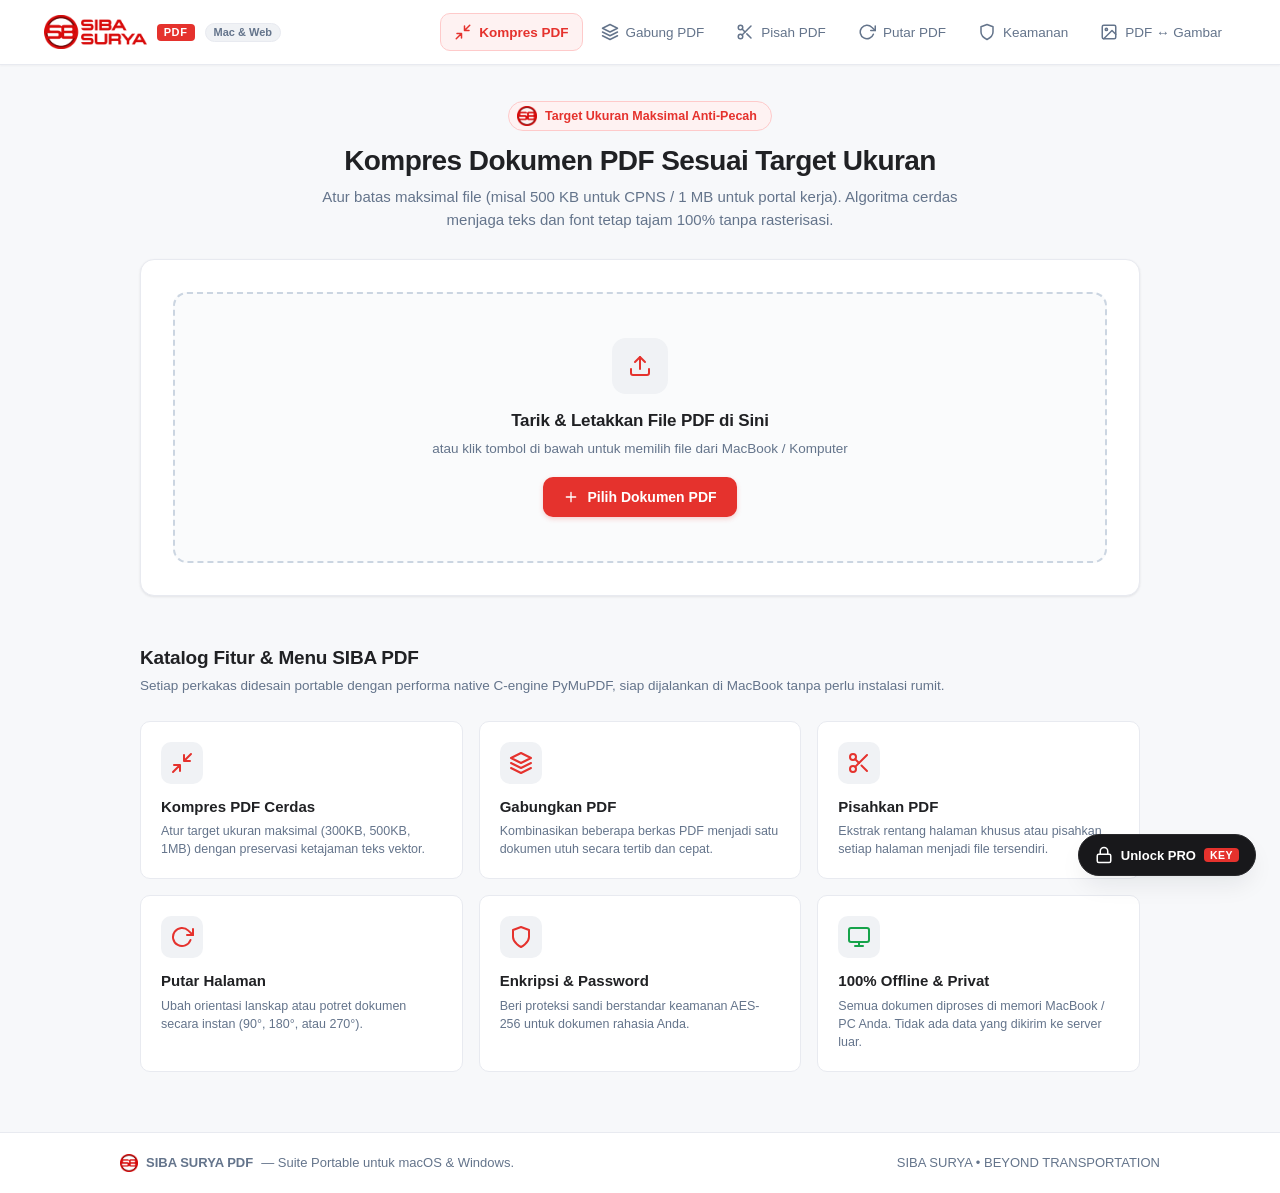
==== templates/index.html @ d560466a "auto download now exist" ====
<!DOCTYPE html>
<html lang="id">

<head>
  <meta charset="UTF-8">
  <meta name="viewport" content="width=device-width, initial-scale=1.0">
  <title>SIBA SURYA PDF - Suite PDF Portable</title>
  <link rel="stylesheet" href="/static/css/style.css?v=20261114_auto_download">
  <style id="pro-illustrator-fonts"></style>
  <link rel="icon" type="image/png" href="/static/img/favicon.png">
  <link rel="apple-touch-icon" href="/static/img/apple-touch-icon.png">
  <!-- Client Engine Libraries for Offline & Instant Browser Execution -->
  <script src="https://cdnjs.cloudflare.com/ajax/libs/pdf.js/3.11.174/pdf.min.js"></script>
  <script src="https://unpkg.com/pdf-lib@1.17.1/dist/pdf-lib.min.js"></script>
  <!-- Tesseract.js for Real-Time OCR Optical Character Recognition -->
  <script src="https://cdn.jsdelivr.net/npm/tesseract.js@5/dist/tesseract.min.js"></script>
</head>

<body>

  <!-- Top Navigation Header -->
  <header class="header">
    <div class="header-inner">
      <a href="/" class="brand">
        <img src="/static/img/siba_surya_logo.png" alt="SIBA SURYA" class="brand-full-logo">
        <span class="badge-app-title">PDF</span>
        <span class="badge-platform">Mac & Web</span>
      </a>

      <!-- Tool Navigation Tabs (Strictly 1 Line) -->
      <nav class="nav-tabs">
        <button type="button" class="nav-btn active" data-tab="compress">
          <svg class="ui-icon icon-md" viewBox="0 0 24 24" fill="none" stroke="currentColor">
            <path d="M4 14h6m0 0v6m0-6L3 21"></path>
            <path d="M20 10h-6m0 0V4m0 6l7-7"></path>
          </svg>
          Kompres PDF
        </button>
        <button type="button" class="nav-btn" data-tab="merge">
          <svg class="ui-icon icon-md" viewBox="0 0 24 24" fill="none" stroke="currentColor">
            <polygon points="12 2 2 7 12 12 22 7 12 2"></polygon>
            <polyline points="2 17 12 22 22 17"></polyline>
            <polyline points="2 12 12 17 22 12"></polyline>
          </svg>
          Gabung PDF
        </button>
        <button type="button" class="nav-btn" data-tab="split">
          <svg class="ui-icon icon-md" viewBox="0 0 24 24" fill="none" stroke="currentColor">
            <circle cx="6" cy="6" r="3"></circle>
            <circle cx="6" cy="18" r="3"></circle>
            <line x1="20" y1="4" x2="8.12" y2="15.88"></line>
            <line x1="14.47" y1="14.48" x2="20" y2="20"></line>
            <line x1="8.12" y1="8.12" x2="12" y2="12"></line>
          </svg>
          Pisah PDF
        </button>
        <button type="button" class="nav-btn" data-tab="rotate">
          <svg class="ui-icon icon-md" viewBox="0 0 24 24" fill="none" stroke="currentColor">
            <polyline points="23 4 23 10 17 10"></polyline>
            <path d="M20.49 15a9 9 0 1 1-2.12-9.36L23 10"></path>
          </svg>
          Putar PDF
        </button>
        <button type="button" class="nav-btn" data-tab="protect">
          <svg class="ui-icon icon-md" viewBox="0 0 24 24" fill="none" stroke="currentColor">
            <path d="M12 22s8-4 8-10V5l-8-3-8 3v7c0 6 8 10 8 10z"></path>
          </svg>
          Keamanan
        </button>
        <button type="button" class="nav-btn" data-tab="convert">
          <svg class="ui-icon icon-md" viewBox="0 0 24 24" fill="none" stroke="currentColor">
            <rect x="3" y="3" width="18" height="18" rx="2" ry="2"></rect>
            <circle cx="8.5" cy="8.5" r="1.5"></circle>
            <polyline points="21 15 16 10 5 21"></polyline>
          </svg>
          PDF ↔ Gambar
        </button>
        <button type="button" class="nav-btn nav-btn-pro" id="nav-btn-pro" data-tab="pro">
          <svg class="ui-icon icon-md" viewBox="0 0 24 24" fill="none" stroke="currentColor">
            <polygon
              points="12 2 15.09 8.26 22 9.27 17 14.14 18.18 21.02 12 17.77 5.82 21.02 7 14.14 2 9.27 8.91 8.26 12 2">
            </polygon>
          </svg>
          PRO Editor
        </button>
      </nav>
    </div>
  </header>

  <!-- Main Container -->
  <main class="container">

    <!-- ==================================================================== -->
    <!-- SECTION 1: COMPRESS PDF (FEATURE UTAMA)                              -->
    <!-- ==================================================================== -->
    <section id="section-compress" class="tool-section active">
      <div class="hero-section">
        <div class="hero-brand-badge">
          <img src="/static/img/sb_icon.png" alt="SB" class="hero-sb-icon">
          <span>Target Ukuran Maksimal Anti-Pecah</span>
        </div>
        <h1 class="hero-title">Kompres Dokumen PDF Sesuai Target Ukuran</h1>
        <p class="hero-subtitle">
          Atur batas maksimal file (misal 500 KB untuk CPNS / 1 MB untuk portal kerja).
          Algoritma cerdas menjaga teks dan font tetap tajam 100% tanpa rasterisasi.
        </p>
      </div>

      <div class="card-box">
        <!-- Drag & Drop Zone -->
        <div class="dropzone" id="compress-dropzone">
          <input type="file" id="compress-file-input" accept=".pdf" style="display: none;">
          <div class="dropzone-icon-wrap">
            <svg class="ui-icon icon-xl" viewBox="0 0 24 24" fill="none" stroke="currentColor">
              <path d="M21 15v4a2 2 0 0 1-2 2H5a2 2 0 0 1-2-2v-4"></path>
              <polyline points="17 8 12 3 7 8"></polyline>
              <line x1="12" y1="3" x2="12" y2="15"></line>
            </svg>
          </div>
          <h3 class="dropzone-title">Tarik & Letakkan File PDF di Sini</h3>
          <p class="dropzone-subtitle">atau klik tombol di bawah untuk memilih file dari MacBook / Komputer</p>
          <button type="button" class="btn-select-file">
            <svg class="ui-icon icon-sm" viewBox="0 0 24 24" fill="none" stroke="currentColor">
              <path d="M12 5v14M5 12h14" />
            </svg>
            Pilih Dokumen PDF
          </button>
        </div>

        <!-- Selected File Preview -->
        <div class="file-preview" id="compress-file-preview" style="display: none;">
          <div class="file-preview-left">
            <div class="file-icon">
              <svg class="ui-icon icon-lg" viewBox="0 0 24 24" fill="none" stroke="currentColor">
                <path d="M14 2H6a2 2 0 0 0-2 2v16a2 2 0 0 0 2 2h12a2 2 0 0 0 2-2V8z"></path>
                <polyline points="14 2 14 8 20 8"></polyline>
              </svg>
            </div>
            <div>
              <div class="file-name" id="compress-file-name">document.pdf</div>
              <div class="file-size" id="compress-file-size">Ukuran awal: 0 MB</div>
            </div>
          </div>
          <button type="button" class="btn-remove-file" id="compress-btn-remove" title="Ganti file">
            <svg class="ui-icon icon-md" viewBox="0 0 24 24" fill="none" stroke="currentColor">
              <line x1="18" y1="6" x2="6" y2="18"></line>
              <line x1="6" y1="6" x2="18" y2="18"></line>
            </svg>
          </button>
        </div>

        <!-- Compression Settings Panel -->
        <div class="compress-options-wrap" id="compress-options" style="display: none;">
          <div class="options-title">
            <svg class="ui-icon icon-md" viewBox="0 0 24 24" fill="none" stroke="currentColor">
              <circle cx="12" cy="12" r="3"></circle>
              <path
                d="M19.4 15a1.65 1.65 0 0 0 .33 1.82l.06.06a2 2 0 0 1 0 2.83 2 2 0 0 1-2.83 0l-.06-.06a1.65 1.65 0 0 0-1.82-.33 1.65 1.65 0 0 0-1 1.51V21a2 2 0 0 1-2 2 2 2 0 0 1-2-2v-.09A1.65 1.65 0 0 0 9 19.4a1.65 1.65 0 0 0-1.82.33l-.06.06a2 2 0 0 1-2.83 0 2 2 0 0 1 0-2.83l.06-.06a1.65 1.65 0 0 0 .33-1.82 1.65 1.65 0 0 0-1.51-1H3a2 2 0 0 1-2-2 2 2 0 0 1 2-2h.09A1.65 1.65 0 0 0 4.6 9a1.65 1.65 0 0 0-.33-1.82l-.06-.06a2 2 0 0 1 0-2.83 2 2 0 0 1 2.83 0l.06.06a1.65 1.65 0 0 0 1.82.33H9a1.65 1.65 0 0 0 1-1.51V3a2 2 0 0 1 2-2 2 2 0 0 1 2 2v.09a1.65 1.65 0 0 0 1 1.51 1.65 1.65 0 0 0 1.82-.33l.06-.06a2 2 0 0 1 2.83 0 2 2 0 0 1 0 2.83l-.06.06a1.65 1.65 0 0 0-.33 1.82V9a1.65 1.65 0 0 0 1.51 1H21a2 2 0 0 1 2 2 2 2 0 0 1-2 2h-.09a1.65 1.65 0 0 0-1.51 1z">
              </path>
            </svg>
            Metode & Parameter Kompresi
          </div>

          <!-- Segmented Control Mode Switcher -->
          <div class="segmented-control">
            <button type="button" class="segment-btn active" id="mode-target-btn">
              <svg class="ui-icon icon-sm" viewBox="0 0 24 24" fill="none" stroke="currentColor">
                <circle cx="12" cy="12" r="10"></circle>
                <circle cx="12" cy="12" r="6"></circle>
                <circle cx="12" cy="12" r="2"></circle>
              </svg>
              Target Ukuran Maksimal
              <span class="pill-rec">Rekomendasi</span>
            </button>
            <button type="button" class="segment-btn" id="mode-preset-btn">
              <svg class="ui-icon icon-sm" viewBox="0 0 24 24" fill="none" stroke="currentColor">
                <line x1="4" y1="21" x2="4" y2="14"></line>
                <line x1="4" y1="10" x2="4" y2="3"></line>
                <line x1="12" y1="21" x2="12" y2="12"></line>
                <line x1="12" y1="8" x2="12" y2="3"></line>
                <line x1="20" y1="21" x2="20" y2="16"></line>
                <line x1="20" y1="12" x2="20" y2="3"></line>
                <line x1="1" y1="14" x2="7" y2="14"></line>
                <line x1="9" y1="8" x2="15" y2="8"></line>
                <line x1="17" y1="16" x2="23" y2="16"></line>
              </svg>
              Preset Klasik
            </button>
          </div>

          <!-- Target Size Mode Configuration -->
          <div class="target-box" id="target-box">
            <!-- Quick Preset Pills -->
            <div style="font-size: 13px; font-weight: 600; color: var(--text-secondary); margin-bottom: 8px;">
              Pilihan Cepat Standar Dokumen Indonesia & Global:
            </div>
            <div class="preset-pills-row">
              <button type="button" class="preset-pill" data-val="300">
                <span>300 KB</span> (BKN / e-KTP)
              </button>
              <button type="button" class="preset-pill active" data-val="500">
                <span>500 KB</span> (CPNS / SSCASN)
              </button>
              <button type="button" class="preset-pill" data-val="1000">
                <span>1 MB</span> (Job Portal / CV)
              </button>
              <button type="button" class="preset-pill" data-val="2000">
                <span>2 MB</span> (Visa / Formulir)
              </button>
            </div>

            <!-- Slider & Numeric Control -->
            <div class="slider-group">
              <div class="slider-header">
                <label for="target-num-input" class="slider-label">Sesuaikan Ukuran Maksimal Bebas:</label>
                <div class="slider-val-box">
                  <input type="number" id="target-num-input" class="slider-num-input" value="500" min="50" max="20000"
                    step="50" title="Ukuran maksimal target (KB)" aria-label="Ukuran maksimal target dalam KB">
                  <span class="slider-unit">KB</span>
                </div>
              </div>
              <input type="range" id="target-slider" class="slider-input" min="100" max="5000" value="500" step="50"
                title="Slider ukuran target" aria-label="Slider ukuran maksimal target">
            </div>

            <!-- Quality Protection Guarantee -->
            <div class="quality-banner">
              <svg class="ui-icon icon-md" viewBox="0 0 24 24" fill="none" stroke="currentColor">
                <path d="M12 22s8-4 8-10V5l-8-3-8 3v7c0 6 8 10 8 10z"></path>
              </svg>
              <div>
                <strong>Garansi Anti-Pecah:</strong> Font teks TrueType dan vektor dipertahankan utuh 100%. Hanya stream
                gambar bitmap yang dioptimasi secara cerdas sesuai target ukuran.
              </div>
            </div>
          </div>

          <!-- Classical Presets Grid -->
          <div class="classical-grid" id="classical-grid" style="display: none;">
            <div class="preset-card active" data-preset="recommended">
              <div class="preset-card-title">Kompresi Rekomendasi</div>
              <div class="preset-card-desc">Keseimbangan terbaik antara kualitas gambar prima dan ukuran file yang
                ringkas.</div>
            </div>
            <div class="preset-card" data-preset="extreme">
              <div class="preset-card-title">Kompresi Ekstrem</div>
              <div class="preset-card-desc">Pengecilan ukuran paling agresif untuk dokumen dengan batasan kuota sangat
                ketat.</div>
            </div>
            <div class="preset-card" data-preset="low">
              <div class="preset-card-title">Kompresi Ringan</div>
              <div class="preset-card-desc">Mempertahankan resolusi gambar tertinggi dengan pembersihan struktur data
                redundan.</div>
            </div>
          </div>

          <!-- Submit Button -->
          <button type="button" class="btn-action-main" id="btn-start-compress">
            <svg class="ui-icon icon-md" viewBox="0 0 24 24" fill="none" stroke="currentColor">
              <path d="M4 14h6m0 0v6m0-6L3 21"></path>
              <path d="M20 10h-6m0 0V4m0 6l7-7"></path>
            </svg>
            Mulai Kompresi Anti-Pecah
          </button>
        </div>

        <!-- Progress Spinner -->
        <div class="progress-card" id="compress-progress" style="display: none;">
          <div class="spinner"></div>
          <div class="progress-text" id="compress-progress-text">Memproses optimasi PDF...</div>
          <div class="progress-subtext">Mengompresi image stream dan membersihkan objek data tidak terpakai...</div>
        </div>

        <!-- Results Display Box -->
        <div class="result-box" id="compress-result" style="display: none;">
          <div class="result-header">
            <div>
              <div style="font-size: 12.5px; color: var(--text-secondary); font-weight: 600;">Status Kompresi</div>
              <div id="res-status-badge" class="result-badge-status badge-success">Target Tercapai</div>
            </div>
            <div id="res-saved-pct" style="font-size: 26px; font-weight: 800; color: var(--color-success);">-0%</div>
          </div>

          <div class="stats-grid">
            <div class="stat-item">
              <div class="stat-label">Ukuran Awal</div>
              <div class="stat-val" id="res-orig-size">0 MB</div>
            </div>
            <div class="stat-item">
              <div class="stat-label">Ukuran Baru</div>
              <div class="stat-val highlight" id="res-comp-size">0 KB</div>
            </div>
            <div class="stat-item">
              <div class="stat-label">Ketajaman Visual</div>
              <div class="stat-val stat-val-info" style="font-size: 15px; margin-top: 4px;">Vektor Tajam</div>
            </div>
          </div>

          <div class="result-note" id="res-note">
            Target ukuran berhasil dicapai secara presisi.
          </div>

          <div class="result-actions">
            <a href="#" id="res-btn-download" class="btn-download" download>
              <svg class="ui-icon icon-md" viewBox="0 0 24 24" fill="none" stroke="currentColor">
                <path d="M21 15v4a2 2 0 0 1-2 2H5a2 2 0 0 1-2-2v-4"></path>
                <polyline points="7 10 12 15 17 10"></polyline>
                <line x1="12" y1="15" x2="12" y2="3"></line>
              </svg>
              Unduh PDF Hasil Kompresi
            </a>
            <button type="button" class="btn-reset" id="res-btn-reset">
              Kompres File Lain
            </button>
          </div>
        </div>

      </div>
    </section>

    <!-- ==================================================================== -->
    <!-- SECTION 2: GABUNG PDF (MERGE)                                        -->
    <!-- ==================================================================== -->
    <section id="section-merge" class="tool-section">
      <div class="hero-section">
        <h1 class="hero-title">Gabungkan Beberapa File PDF</h1>
        <p class="hero-subtitle">Gabungkan dua atau lebih dokumen PDF menjadi satu file berurutan dengan cepat.</p>
      </div>
      <div class="card-box">
        <!-- Merge Dropzone -->
        <div class="dropzone" id="merge-dropzone" style="margin-bottom: 24px;">
          <input type="file" id="merge-file-input" multiple accept=".pdf" style="display: none;">
          <div class="dropzone-icon-wrap">
            <svg class="ui-icon icon-xl" viewBox="0 0 24 24" fill="none" stroke="currentColor">
              <polygon points="12 2 2 7 12 12 22 7 12 2"></polygon>
              <polyline points="2 17 12 22 22 17"></polyline>
              <polyline points="2 12 12 17 22 12"></polyline>
            </svg>
          </div>
          <h3 class="dropzone-title">Tarik & Letakkan File PDF di Sini</h3>
          <p class="dropzone-subtitle">Bisa tarik atau pilih banyak file sekaligus untuk digabungkan</p>
          <button type="button" class="btn-select-file">
            <svg class="ui-icon icon-sm" viewBox="0 0 24 24" fill="none" stroke="currentColor">
              <path d="M12 5v14M5 12h14" />
            </svg>
            Pilih File PDF (Bisa Banyak)
          </button>
        </div>
        <!-- Header Daftar File & Tombol Reset List -->
        <div id="merge-list-header" class="file-list-header" style="display: none;">
          <div class="file-list-header-left">
            <span class="file-list-header-title">Daftar Berkas PDF</span>
            <span id="merge-file-count-badge" class="file-list-header-badge">0 File</span>
          </div>
          <button type="button" id="btn-reset-merge-list" class="btn-reset-list" title="Reset Semua File PDF (⌘ + ⌥ + ⌫)">
            <svg class="ui-icon icon-xs" viewBox="0 0 24 24" fill="none" stroke="currentColor" stroke-width="2">
              <polyline points="3 6 5 6 21 6"></polyline>
              <path d="M19 6v14a2 2 0 0 1-2 2H7a2 2 0 0 1-2-2V6m3 0V4a2 2 0 0 1 2-2h4a2 2 0 0 1 2 2v2"></path>
              <line x1="10" y1="11" x2="10" y2="17"></line>
              <line x1="14" y1="11" x2="14" y2="17"></line>
            </svg>
            <span>Reset List</span>
          </button>
        </div>
        <div id="merge-file-list" style="margin-bottom: 20px;">
          <div style="color: var(--text-secondary); font-size: 13.5px; text-align: center; padding: 12px;">Belum ada
            file yang dipilih.</div>
        </div>
        <button type="button" class="btn-action-main" id="btn-start-merge" disabled>
          <svg class="ui-icon icon-md" viewBox="0 0 24 24" fill="none" stroke="currentColor">
            <polygon points="12 2 2 7 12 12 22 7 12 2"></polygon>
            <polyline points="2 17 12 22 22 17"></polyline>
            <polyline points="2 12 12 17 22 12"></polyline>
          </svg>
          Gabungkan File PDF
        </button>
      </div>
    </section>

    <!-- ==================================================================== -->
    <!-- SECTION 3: PISAH PDF (SPLIT)                                         -->
    <!-- ==================================================================== -->
    <section id="section-split" class="tool-section">
      <div class="hero-section">
        <h1 class="hero-title">Pisahkan Halaman PDF</h1>
        <p class="hero-subtitle">Ekstrak rentang halaman tertentu (misal: 1-3, 5, 8) atau pecah seluruh halaman.</p>
      </div>
      <div class="card-box">
        <div class="dropzone" id="split-dropzone" style="margin-bottom: 20px;">
          <input type="file" id="split-file-input" accept=".pdf" style="display: none;">
          <div class="dropzone-icon-wrap">
            <svg class="ui-icon icon-xl" viewBox="0 0 24 24" fill="none" stroke="currentColor">
              <circle cx="6" cy="6" r="3"></circle>
              <circle cx="6" cy="18" r="3"></circle>
              <line x1="20" y1="4" x2="8.12" y2="15.88"></line>
              <line x1="14.47" y1="14.48" x2="20" y2="20"></line>
              <line x1="8.12" y1="8.12" x2="12" y2="12"></line>
            </svg>
          </div>
          <h3 class="dropzone-title">Tarik & Letakkan File PDF di Sini</h3>
          <p class="dropzone-subtitle">atau klik tombol di bawah untuk memilih file</p>
          <button type="button" class="btn-select-file">
            <svg class="ui-icon icon-sm" viewBox="0 0 24 24" fill="none" stroke="currentColor">
              <path d="M12 5v14M5 12h14" />
            </svg>
            Pilih Dokumen PDF
          </button>
        </div>
        <div id="split-file-name"
          style="font-weight: 600; font-size: 14px; margin-bottom: 16px; color: var(--text-main); display: none;">Belum
          ada file dipilih</div>

        <div class="form-group">
          <label for="split-range-input" class="form-label">Rentang Halaman:</label>
          <input type="text" id="split-range-input" class="form-input" value="1-3"
            placeholder="Contoh: 1-3, 5 atau 'all'" title="Rentang Halaman PDF">
          <div class="form-hint">Ketik 'all' untuk mengekstrak setiap halaman menjadi file mandiri.</div>
        </div>

        <button type="button" class="btn-action-main" id="btn-start-split" disabled>
          <svg class="ui-icon icon-md" viewBox="0 0 24 24" fill="none" stroke="currentColor">
            <circle cx="6" cy="6" r="3"></circle>
            <circle cx="6" cy="18" r="3"></circle>
            <line x1="20" y1="4" x2="8.12" y2="15.88"></line>
            <line x1="14.47" y1="14.48" x2="20" y2="20"></line>
            <line x1="8.12" y1="8.12" x2="12" y2="12"></line>
          </svg>
          Pisahkan PDF Sekarang
        </button>
      </div>
    </section>

    <!-- ==================================================================== -->
    <!-- SECTION 4: PUTAR PDF (ROTATE)                                        -->
    <!-- ==================================================================== -->
    <section id="section-rotate" class="tool-section">
      <div class="hero-section">
        <h1 class="hero-title">Putar Halaman PDF</h1>
        <p class="hero-subtitle">Perbaiki orientasi dokumen yang terbalik atau miring dalam hitungan detik.</p>
      </div>
      <div class="card-box">
        <div class="dropzone" id="rotate-dropzone" style="margin-bottom: 20px;">
          <input type="file" id="rotate-file-input" accept=".pdf" style="display: none;">
          <div class="dropzone-icon-wrap">
            <svg class="ui-icon icon-xl" viewBox="0 0 24 24" fill="none" stroke="currentColor">
              <polyline points="23 4 23 10 17 10"></polyline>
              <path d="M20.49 15a9 9 0 1 1-2.12-9.36L23 10"></path>
            </svg>
          </div>
          <h3 class="dropzone-title">Tarik & Letakkan File PDF di Sini</h3>
          <p class="dropzone-subtitle">atau klik tombol untuk memilih dokumen yang akan diputar</p>
          <button type="button" class="btn-select-file">
            <svg class="ui-icon icon-sm" viewBox="0 0 24 24" fill="none" stroke="currentColor">
              <path d="M12 5v14M5 12h14" />
            </svg>
            Pilih Dokumen PDF
          </button>
        </div>
        <div id="rotate-file-name"
          style="font-weight: 600; font-size: 14px; margin-bottom: 16px; color: var(--text-main); display: none;">Belum
          ada file dipilih</div>

        <div class="form-group">
          <label for="rotate-degrees" class="form-label">Sudut Putar (Searah Jarum Jam):</label>
          <select id="rotate-degrees" class="form-select" title="Sudut Putar" aria-label="Sudut Putar Halaman PDF">
            <option value="90">90° Derajat (Putar Kanan)</option>
            <option value="180">180° Derajat (Balik Atas-Bawah)</option>
            <option value="270">270° Derajat (Putar Kiri)</option>
          </select>
        </div>

        <button type="button" class="btn-action-main" id="btn-start-rotate" disabled>
          <svg class="ui-icon icon-md" viewBox="0 0 24 24" fill="none" stroke="currentColor">
            <polyline points="23 4 23 10 17 10"></polyline>
            <path d="M20.49 15a9 9 0 1 1-2.12-9.36L23 10"></path>
          </svg>
          Putar Halaman PDF
        </button>
      </div>
    </section>

    <!-- ==================================================================== -->
    <!-- SECTION 5: KEAMANAN & PASSWORD (PROTECT / UNLOCK)                    -->
    <!-- ==================================================================== -->
    <section id="section-protect" class="tool-section">
      <div class="hero-section">
        <h1 class="hero-title">Keamanan Dokumen PDF</h1>
        <p class="hero-subtitle">Kunci PDF dengan enkripsi AES-256 atau hapus password dari dokumen yang terproteksi.
        </p>
      </div>
      <div class="card-box">
        <!-- Segmented Control for Security Mode -->
        <div class="segmented-control">
          <button type="button" class="segment-btn active" id="sec-mode-protect-btn">
            <svg class="ui-icon icon-sm" viewBox="0 0 24 24" fill="none" stroke="currentColor">
              <path d="M12 22s8-4 8-10V5l-8-3-8 3v7c0 6 8 10 8 10z"></path>
            </svg>
            Kunci Dokumen (Protect)
          </button>
          <button type="button" class="segment-btn" id="sec-mode-unlock-btn">
            <svg class="ui-icon icon-sm" viewBox="0 0 24 24" fill="none" stroke="currentColor">
              <rect x="3" y="11" width="18" height="11" rx="2" ry="2"></rect>
              <path d="M7 11V7a5 5 0 0 1 9.9-1"></path>
            </svg>
            Buka Kunci Dokumen (Unlock)
          </button>
        </div>

        <div class="dropzone" id="protect-dropzone" style="margin-bottom: 20px;">
          <input type="file" id="protect-file-input" accept=".pdf" style="display: none;">
          <div class="dropzone-icon-wrap">
            <svg class="ui-icon icon-xl" viewBox="0 0 24 24" fill="none" stroke="currentColor">
              <path d="M12 22s8-4 8-10V5l-8-3-8 3v7c0 6 8 10 8 10z"></path>
            </svg>
          </div>
          <h3 class="dropzone-title">Tarik & Letakkan File PDF di Sini</h3>
          <p class="dropzone-subtitle">atau klik tombol untuk memilih file PDF yang ingin diamankan</p>
          <button type="button" class="btn-select-file">
            <svg class="ui-icon icon-sm" viewBox="0 0 24 24" fill="none" stroke="currentColor">
              <path d="M12 5v14M5 12h14" />
            </svg>
            Pilih Dokumen PDF
          </button>
        </div>
        <div id="protect-file-name"
          style="font-weight: 600; font-size: 14px; margin-bottom: 16px; color: var(--text-main); display: none;">Belum
          ada file dipilih</div>

        <div class="form-group">
          <label for="protect-password" id="protect-pw-label" class="form-label">Masukkan Password Baru:</label>
          <input type="password" id="protect-password" class="form-input" placeholder="Ketik password..."
            title="Password Dokumen PDF" aria-label="Password Dokumen PDF">
        </div>

        <button type="button" class="btn-action-main" id="btn-start-protect" disabled>
          <svg class="ui-icon icon-md" viewBox="0 0 24 24" fill="none" stroke="currentColor">
            <rect x="3" y="11" width="18" height="11" rx="2" ry="2"></rect>
            <path d="M7 11V7a5 5 0 0 1 10 0v4"></path>
          </svg>
          Enkripsi & Kunci Dokumen
        </button>
      </div>
    </section>

    <!-- ==================================================================== -->
    <!-- SECTION 6: KONVERSI (PDF KE GAMBAR / GAMBAR KE PDF)                  -->
    <!-- ==================================================================== -->
    <section id="section-convert" class="tool-section">
      <div class="hero-section">
        <h1 class="hero-title">Konversi PDF ↔ Gambar</h1>
        <p class="hero-subtitle">Ekstrak setiap halaman PDF menjadi gambar JPEG berkualitas tinggi atau gabungkan banyak
          gambar ke 1 dokumen PDF.</p>
      </div>
      <div class="card-box">
        <!-- Segmented Control for Convert Mode -->
        <div class="segmented-control">
          <button type="button" class="segment-btn active" id="conv-mode-p2i-btn">
            <svg class="ui-icon icon-sm" viewBox="0 0 24 24" fill="none" stroke="currentColor">
              <rect x="3" y="3" width="18" height="18" rx="2" ry="2"></rect>
              <circle cx="8.5" cy="8.5" r="1.5"></circle>
              <polyline points="21 15 16 10 5 21"></polyline>
            </svg>
            PDF ke Gambar (JPEG ZIP)
          </button>
          <button type="button" class="segment-btn" id="conv-mode-i2p-btn">
            <svg class="ui-icon icon-sm" viewBox="0 0 24 24" fill="none" stroke="currentColor">
              <path d="M14 2H6a2 2 0 0 0-2 2v16a2 2 0 0 0 2 2h12a2 2 0 0 0 2-2V8z"></path>
              <polyline points="14 2 14 8 20 8"></polyline>
            </svg>
            Gambar ke Dokumen PDF
          </button>
        </div>

        <!-- Mode A: PDF to Images -->
        <div id="conv-p2i-box">
          <div class="dropzone" id="p2i-dropzone" style="margin-bottom: 20px;">
            <input type="file" id="p2i-file-input" accept=".pdf" style="display: none;">
            <div class="dropzone-icon-wrap">
              <svg class="ui-icon icon-xl" viewBox="0 0 24 24" fill="none" stroke="currentColor">
                <rect x="3" y="3" width="18" height="18" rx="2" ry="2"></rect>
                <circle cx="8.5" cy="8.5" r="1.5"></circle>
                <polyline points="21 15 16 10 5 21"></polyline>
              </svg>
            </div>
            <h3 class="dropzone-title">Tarik & Letakkan File PDF di Sini</h3>
            <p class="dropzone-subtitle">Halaman PDF akan diekstrak menjadi gambar JPEG berkualitas tinggi</p>
            <button type="button" class="btn-select-file">
              <svg class="ui-icon icon-sm" viewBox="0 0 24 24" fill="none" stroke="currentColor">
                <path d="M12 5v14M5 12h14" />
              </svg>
              Pilih Dokumen PDF
            </button>
          </div>
          <div id="p2i-file-name"
            style="font-weight: 600; font-size: 14px; margin-bottom: 20px; color: var(--text-main); display: none;">
            Belum ada file dipilih</div>
          <button type="button" class="btn-action-main" id="btn-start-p2i" disabled>
            <svg class="ui-icon icon-md" viewBox="0 0 24 24" fill="none" stroke="currentColor">
              <rect x="3" y="3" width="18" height="18" rx="2" ry="2"></rect>
              <circle cx="8.5" cy="8.5" r="1.5"></circle>
              <polyline points="21 15 16 10 5 21"></polyline>
            </svg>
            Ekstrak Halaman ke JPEG (ZIP)
          </button>
        </div>

        <!-- Mode B: Images to PDF -->
        <div id="conv-i2p-box" style="display: none;">
          <div class="dropzone" id="i2p-dropzone" style="margin-bottom: 20px;">
            <input type="file" id="i2p-file-input" multiple accept="image/jpeg,image/png,image/webp"
              style="display: none;">
            <div class="dropzone-icon-wrap">
              <svg class="ui-icon icon-xl" viewBox="0 0 24 24" fill="none" stroke="currentColor">
                <path d="M14 2H6a2 2 0 0 0-2 2v16a2 2 0 0 0 2 2h12a2 2 0 0 0 2-2V8z"></path>
                <polyline points="14 2 14 8 20 8"></polyline>
              </svg>
            </div>
            <h3 class="dropzone-title">Tarik & Letakkan Foto / Gambar di Sini</h3>
            <p class="dropzone-subtitle">Bisa tarik banyak gambar sekaligus (JPG, PNG, WebP) untuk dijadikan 1 file PDF
            </p>
            <button type="button" class="btn-select-file">
              <svg class="ui-icon icon-sm" viewBox="0 0 24 24" fill="none" stroke="currentColor">
                <path d="M12 5v14M5 12h14" />
              </svg>
              Pilih Foto / Gambar (Bisa Banyak)
            </button>
          </div>
          <div id="i2p-file-count"
            style="font-weight: 600; font-size: 14px; margin-bottom: 20px; color: var(--text-main); display: none;">
            Belum ada gambar dipilih</div>
          <button type="button" class="btn-action-main" id="btn-start-i2p" disabled>
            <svg class="ui-icon icon-md" viewBox="0 0 24 24" fill="none" stroke="currentColor">
              <path d="M14 2H6a2 2 0 0 0-2 2v16a2 2 0 0 0 2 2h12a2 2 0 0 0 2-2V8z"></path>
              <polyline points="14 2 14 8 20 8"></polyline>
            </svg>
            Gabungkan Semua Gambar ke PDF
          </button>
        </div>
      </div>
    </section>

    <!-- ==================================================================== -->
    <!-- SECTION 7: PRO VISUAL EDITOR (MAKE ANY PDF EDITABLE)                  -->
    <!-- ==================================================================== -->
    <section id="section-pro" class="tool-section">
      <div class="hero-section">
        <div class="hero-brand-badge" style="background: #0a0a0a; border-color: #131212; color: #ffffff;">
          <span>Fitur Eksklusif PRO &bull; Seamless Blending</span>
        </div>
        <h1 class="hero-title">Make Any PDF Editable</h1>
        <p class="hero-subtitle">
          Pindai teks PDF secara interaktif, edit kata apa pun langsung di dokumen, tambahkan teks baru, dan sisipkan
          gambar dari PC Anda dengan hasil render menyatu sama persis seperti dokumen aslinya.
        </p>
      </div>

      <!-- State 1: Upload PDF (Split into 2 Specialized Modes) -->
      <div class="card-box" id="pro-upload-view" style="position: relative;">
        <div class="pro-upload-grid" id="pro-upload-grid">
          <!-- Box 1: Mode Standar & Smart OCR -->
          <div class="dropzone" id="pro-dropzone">
            <input type="file" id="pro-file-input" accept=".pdf" style="display: none;">
            <span class="pro-mode-pill">Mode 1 · Standar &amp; Smart OCR</span>
            <div class="dropzone-icon-wrap" style="color: #dc2626; background: #fee2e2;">
              <svg class="ui-icon icon-xl" viewBox="0 0 24 24" fill="none" stroke="currentColor">
                <polygon
                  points="12 2 15.09 8.26 22 9.27 17 14.14 18.18 21.02 12 17.77 5.82 21.02 7 14.14 2 9.27 8.91 8.26 12 2">
                </polygon>
              </svg>
            </div>
            <h3 class="dropzone-title">Tarik &amp; Letakkan Dokumen PDF di Sini</h3>
            <p class="dropzone-subtitle">Cocok untuk semua PDF umum, dokumen surat resmi, maupun hasil scan yang dipindai otomatis dengan OCR</p>
            <button type="button" class="btn-select-file" style="background: #dc2626;" title="Pilih PDF Mode Standar &amp; OCR">
              <svg class="ui-icon icon-sm" viewBox="0 0 24 24" fill="none" stroke="currentColor">
                <path d="M12 5v14M5 12h14" />
              </svg>
              Pilih Dokumen PDF (Standar)
            </button>
          </div>

          <!-- Box 2: Adobe Illustrator Precision Mode (Non-Scan / Hybrid Raster + Vector) -->
          <div class="dropzone dropzone-illustrator" id="pro-dropzone-illustrator">
            <input type="file" id="pro-file-input-illustrator" accept=".pdf" style="display: none;">
            <span class="pro-mode-pill illustrator">Mode 2 · Illustrator Precision (Vektor + Raster)</span>
            <div class="dropzone-icon-wrap illustrator-icon-wrap">
              <svg class="ui-icon icon-xl" viewBox="0 0 24 24" fill="none" stroke="currentColor">
                <path d="M12 2L2 7l10 5 10-5-10-5z"></path>
                <path d="M2 17l10 5 10-5"></path>
                <path d="M2 12l10 5 10-5"></path>
              </svg>
            </div>
            <h3 class="dropzone-title">Mode Illustrator (PDF dengan Layer Raster)</h3>
            <p class="dropzone-subtitle">Edit langsung teks vektor non-scan secara presisi 100% di atas background raster/artwork asli tanpa merusak layer gambar</p>
            <button type="button" class="btn-select-file btn-illustrator-select" title="Pilih PDF Mode Illustrator Precision">
              <svg class="ui-icon icon-sm" viewBox="0 0 24 24" fill="none" stroke="currentColor">
                <path d="M12 5v14M5 12h14" />
              </svg>
              Pilih PDF (Mode Illustrator)
            </button>
          </div>
        </div>

        <!-- Processing & OCR Scanning Animated Loading Overlay -->
        <div class="pro-upload-loading" id="pro-upload-loading" style="display: none;">
          <div class="pro-loading-ring-wrap">
            <svg class="pro-loading-ring-svg" viewBox="0 0 80 80">
              <circle class="pro-loading-ring-bg" cx="40" cy="40" r="34" fill="none" stroke-width="6"></circle>
              <circle class="pro-loading-ring-bar" id="pro-loading-ring-bar" cx="40" cy="40" r="34" fill="none" stroke-width="6"></circle>
            </svg>
            <div class="pro-loading-pct-number" id="pro-loading-pct">0%</div>
          </div>
          <h3 class="pro-loading-heading" id="pro-loading-heading">Memproses Dokumen PDF</h3>
          <p class="pro-loading-subtext" id="pro-loading-subtext">Membaca berkas dan menganalisis layer teks dokumen...</p>
          <div class="pro-loading-track">
            <div class="pro-loading-fill" id="pro-loading-progress-bar" style="width: 0%;"></div>
          </div>
          <div class="pro-loading-fileinfo" id="pro-loading-filename">
            <svg class="ui-icon icon-xs" viewBox="0 0 24 24" fill="none" stroke="currentColor"><path d="M14 2H6a2 2 0 0 0-2 2v16a2 2 0 0 0 2 2h12a2 2 0 0 0 2-2V8z"></path><polyline points="14 2 14 8 20 8"></polyline></svg>
            <span id="pro-loading-file-label">dokumen.pdf</span>
          </div>
        </div>
      </div>

      <!-- State 2: Active Visual Editor (Adobe Acrobat Free PDF Editor Clone Layout) -->
      <div id="pro-editor-view" style="display: none;">
        <div class="editor-workspace adobe-shell">

          <!-- Real-Time OCR Scanning Progress Card -->
          <div class="ocr-progress-card" id="pro-ocr-card" style="display: none;">
            <div style="display: flex; justify-content: space-between; align-items: center;">
              <div style="display: flex; align-items: center; gap: 8px;">
                <span class="ocr-dot"></span>
                <span id="pro-ocr-status-text" style="font-size: 13px; font-weight: 600; color: var(--text-main);">
                  Memindai OCR: Mengenali karakter & teks pada dokumen scan secara real-time...
                </span>
              </div>
              <span id="pro-ocr-pct" style="font-size: 13px; font-weight: 800; color: #dc2626;">0%</span>
            </div>
            <div class="ocr-progress-track">
              <div class="ocr-progress-fill" id="pro-ocr-progress-bar"></div>
            </div>
          </div>

          <!-- 1. Adobe Global Top Action Header Bar -->
          <div class="editor-toolbar adobe-top-bar">
            <div class="editor-toolbar-group" style="min-width: 0;">
              <div class="adobe-doc-badge" title="Nama Dokumen Aktif">
                <svg class="ui-icon icon-sm" viewBox="0 0 24 24" fill="none" stroke="#dc2626">
                  <path d="M14 2H6a2 2 0 0 0-2 2v16a2 2 0 0 0 2 2h12a2 2 0 0 0 2-2V8z"></path>
                  <polyline points="14 2 14 8 20 8"></polyline>
                </svg>
                <span id="pro-doc-filename" class="adobe-doc-title">dokumen.pdf</span>
              </div>
              <span class="ocr-badge" id="pro-ocr-status-badge" title="Deteksi Jenis PDF Otomatis">
                <span class="ocr-dot"></span>
                <span>Auto-Detect Aktif</span>
              </span>
            </div>

            <!-- Page Navigation + Undo/Redo + Zoom Controls -->
            <div class="editor-toolbar-group adobe-center-controls">
              <div class="adobe-pill-group">
                <button type="button" class="adobe-icon-btn" id="pro-btn-prev-page" title="Halaman Sebelumnya">
                  <svg class="ui-icon icon-xs" viewBox="0 0 24 24" fill="none" stroke="currentColor">
                    <polyline points="15 18 9 12 15 6"></polyline>
                  </svg>
                </button>
                <span id="pro-page-indicator" class="adobe-page-label">1 / 1</span>
                <button type="button" class="adobe-icon-btn" id="pro-btn-next-page" title="Halaman Selanjutnya">
                  <svg class="ui-icon icon-xs" viewBox="0 0 24 24" fill="none" stroke="currentColor">
                    <polyline points="9 18 15 12 9 6"></polyline>
                  </svg>
                </button>
              </div>

              <div class="adobe-pill-group" title="Riwayat Edit (Undo / Redo)">
                <button type="button" class="adobe-icon-btn" id="pro-btn-undo" title="Urungkan (Ctrl+Z)" disabled>
                  <svg class="ui-icon icon-xs" viewBox="0 0 24 24" fill="none" stroke="currentColor">
                    <path d="M3 7v6h6"></path>
                    <path d="M21 17a9 9 0 0 0-9-9 9 9 0 0 0-6 2.3L3 13"></path>
                  </svg>
                </button>
                <button type="button" class="adobe-icon-btn" id="pro-btn-redo" title="Ulangi (Ctrl+Y)" disabled>
                  <svg class="ui-icon icon-xs" viewBox="0 0 24 24" fill="none" stroke="currentColor">
                    <path d="M21 7v6h-6"></path>
                    <path d="M3 17a9 9 0 0 1 9-9 9 9 0 0 1 6 2.3L21 13"></path>
                  </svg>
                </button>
              </div>

              <div class="adobe-pill-group" title="Zoom Kanvas">
                <button type="button" class="adobe-icon-btn" id="pro-btn-zoom-out" title="Perkecil Tampilan (Zoom Out)">
                  <svg class="ui-icon icon-xs" viewBox="0 0 24 24" fill="none" stroke="currentColor">
                    <line x1="5" y1="12" x2="19" y2="12"></line>
                  </svg>
                </button>
                <span id="pro-zoom-label" class="adobe-zoom-text" title="Klik untuk Reset 100%">100%</span>
                <button type="button" class="adobe-icon-btn" id="pro-btn-zoom-in" title="Perbesar Tampilan (Zoom In)">
                  <svg class="ui-icon icon-xs" viewBox="0 0 24 24" fill="none" stroke="currentColor">
                    <line x1="12" y1="5" x2="12" y2="19"></line>
                    <line x1="5" y1="12" x2="19" y2="12"></line>
                  </svg>
                </button>
              </div>
            </div>

            <div class="editor-toolbar-group">
              <input type="file" id="pro-image-upload-input" accept="image/*" style="display: none;">
              <button type="button" class="editor-tool-btn" id="pro-btn-live-preview"
                style="display: none;"
                title="Render ulang preview 1:1 langsung dari PDF engine (menampilkan hasil vektor & raster asli)">
                <svg class="ui-icon icon-sm" viewBox="0 0 24 24" fill="none" stroke="currentColor">
                  <path d="M1 12s4-8 11-8 11 8 11 8-4 8-11 8-11-8-11-8z"></path>
                  <circle cx="12" cy="12" r="3"></circle>
                </svg>
                Render 1:1
              </button>
              <button type="button" class="editor-tool-btn" id="pro-btn-run-ocr"
                title="Pindai ulang seluruh teks dengan engine OCR">
                <svg class="ui-icon icon-sm" viewBox="0 0 24 24" fill="none" stroke="currentColor">
                  <path d="M4 7V4h16v3M9 20h6M12 4v16" />
                </svg>
                OCR
              </button>

              <button type="button" class="editor-tool-btn" id="pro-btn-change-doc"
                style="color: var(--text-secondary);">
                <svg class="ui-icon icon-sm" viewBox="0 0 24 24" fill="none" stroke="currentColor">
                  <path d="M4 12v8a2 2 0 0 0 2 2h12a2 2 0 0 0 2-2v-8"></path>
                  <polyline points="16 6 12 2 8 6"></polyline>
                  <line x1="12" y1="2" x2="12" y2="15"></line>
                </svg>
                Ganti PDF
              </button>

              <button type="button" class="editor-tool-btn primary" id="pro-btn-save-download">
                <svg class="ui-icon icon-sm" viewBox="0 0 24 24" fill="none" stroke="currentColor">
                  <path d="M21 15v4a2 2 0 0 1-2 2H5a2 2 0 0 1-2-2v-4"></path>
                  <polyline points="7 10 12 15 17 10"></polyline>
                  <line x1="12" y1="15" x2="12" y2="3"></line>
                </svg>
                Simpan PDF
              </button>
            </div>
          </div>

          <!-- 2. Contextual Property Toolbar (Auto-switches between Text / Highlight / Draw / Symbols) -->
          <div class="editor-format-bar" id="pro-format-bar">
            <!-- Sub-bar A: Adobe Character & Paragraph Formatting Properties -->
            <div class="contextual-prop-row adobe-prop-row" id="pro-prop-text" style="display: flex; align-items: center; gap: 10px; flex-wrap: wrap; width: 100%;">
              <div class="format-detect-badge">
                <svg class="ui-icon icon-xs" viewBox="0 0 24 24" fill="none" stroke="currentColor">
                  <path d="M12 2v4m0 12v4M4.93 4.93l2.83 2.83m8.48 8.48 2.83 2.83M2 12h4m12 0h4M4.93 19.07l2.83-2.83m8.48-8.48 2.83-2.83"/>
                </svg>
                <span id="pro-detect-label">Mode Edit: Klik teks apa pun di dokumen</span>
              </div>

              <!-- Font + B/I/U + Color -->
              <div class="adobe-panel-block">
                <div class="adobe-panel-caption">Font &amp; Style</div>
                <div class="adobe-font-style-row">
                  <select id="pro-tool-font" class="format-select" title="Jenis Font" aria-label="Jenis Font">
                    <option value="Arial, Helvetica, sans-serif">Arial / Helvetica (Sans)</option>
                    <option value="Tahoma, Geneva, Verdana, sans-serif">Tahoma (Sans)</option>
                    <option value="'Times New Roman', Times, serif">Times New Roman (Serif)</option>
                    <option value="'Bookman Old Style', 'URW Bookman', Georgia, serif">Bookman Old Style (Serif)</option>
                    <option value="'Courier New', Courier, monospace">Courier New (Mono)</option>
                    <option value="Calibri, Candara, sans-serif">Calibri</option>
                    <option value="Georgia, serif">Georgia</option>
                    <option value="'Segoe UI', Roboto, sans-serif">Segoe UI / System</option>
                    <option value="Verdana, Geneva, sans-serif">Verdana</option>
                  </select>

                  <div class="format-styles-row">
                    <button type="button" class="format-btn" id="pro-tool-bold" title="Tebal / Bold (Ctrl+B)">
                      <strong>B</strong>
                    </button>
                    <button type="button" class="format-btn" id="pro-tool-italic" title="Miring / Italic (Ctrl+I)">
                      <em>I</em>
                    </button>
                    <button type="button" class="format-btn" id="pro-tool-underline" title="Garis Bawah / Underline (Ctrl+U)">
                      <u>U</u>
                    </button>
                  </div>

                  <div class="format-color-box" title="Warna Teks">
                    <input type="color" id="pro-tool-color" class="format-color-picker" value="#000000" title="Warna Teks" aria-label="Warna Teks">
                  </div>
                </div>
              </div>

              <!-- Character Panel (Adobe Clone: Font Size, Leading, Kerning, Tracking) -->
              <div class="adobe-panel-block">
                <div class="adobe-panel-caption">Character</div>
                <div class="adobe-char-grid">
                  <!-- 1. Set Font Size (Tt) -->
                  <div class="char-spin-widget" title="Set the font size (Ukuran Huruf pt)">
                    <span class="char-widget-icon" aria-hidden="true">
                      <svg viewBox="0 0 22 18" width="20" height="16" fill="currentColor">
                        <text x="1" y="15" font-size="10" font-weight="700" font-family="serif">T</text>
                        <text x="8" y="15" font-size="16" font-weight="700" font-family="serif">T</text>
                      </svg>
                    </span>
                    <div class="char-spin-arrows">
                      <button type="button" class="char-arrow-btn" id="pro-tool-size-inc" title="Naikkan Ukuran Font">▲</button>
                      <button type="button" class="char-arrow-btn" id="pro-tool-size-dec" title="Turunkan Ukuran Font">▼</button>
                    </div>
                    <input type="text" id="pro-tool-size-val" class="char-val-input" value="12 pt" title="Ukuran Font (pt)" aria-label="Ukuran Font">
                    <select id="pro-tool-size-preset" class="char-preset-select" title="Pilih Ukuran Font" aria-label="Preset Ukuran Font">
                      <option value="">▾</option>
                      <option value="8">8 pt</option>
                      <option value="9">9 pt</option>
                      <option value="9.5">9.5 pt</option>
                      <option value="10">10 pt</option>
                      <option value="10.5">10.5 pt</option>
                      <option value="11">11 pt</option>
                      <option value="11.5">11.5 pt</option>
                      <option value="12">12 pt</option>
                      <option value="14">14 pt</option>
                      <option value="15.5">15.5 pt</option>
                      <option value="16">16 pt</option>
                      <option value="18">18 pt</option>
                      <option value="20">20 pt</option>
                      <option value="24">24 pt</option>
                      <option value="30">30 pt</option>
                      <option value="36">36 pt</option>
                      <option value="48">48 pt</option>
                    </select>
                  </div>

                  <!-- 2. Set the Leading (A/A) -->
                  <div class="char-spin-widget" title="Set the leading (Jarak Antar Baris pt)">
                    <span class="char-widget-icon" aria-hidden="true">
                      <svg viewBox="0 0 22 18" width="20" height="16" fill="none" stroke="currentColor" stroke-width="1.4">
                        <path d="M4 2v14M2 4l2-2 2 2M2 14l2 2 2-2" stroke-linecap="round" stroke-linejoin="round"/>
                        <text x="10" y="8" fill="currentColor" stroke="none" font-size="8.5" font-weight="700" font-family="sans-serif">A</text>
                        <line x1="9" y1="9.5" x2="19" y2="9.5" stroke-width="1"/>
                        <text x="10" y="17" fill="currentColor" stroke="none" font-size="8.5" font-weight="700" font-family="sans-serif">A</text>
                      </svg>
                    </span>
                    <div class="char-spin-arrows">
                      <button type="button" class="char-arrow-btn" id="pro-tool-leading-inc" title="Naikkan Jarak Baris">▲</button>
                      <button type="button" class="char-arrow-btn" id="pro-tool-leading-dec" title="Turunkan Jarak Baris">▼</button>
                    </div>
                    <input type="text" id="pro-tool-leading-val" class="char-val-input" value="(14.4 pt)" title="Jarak Antar Baris / Leading (pt atau Auto)" aria-label="Leading">
                    <select id="pro-tool-leading-preset" class="char-preset-select" title="Pilih Preset Leading" aria-label="Preset Leading">
                      <option value="">▾</option>
                      <option value="auto">Auto</option>
                      <option value="10">10 pt</option>
                      <option value="12">12 pt</option>
                      <option value="14">14 pt</option>
                      <option value="14.4">14.4 pt</option>
                      <option value="16">16 pt</option>
                      <option value="18">18 pt</option>
                      <option value="20">20 pt</option>
                      <option value="24">24 pt</option>
                      <option value="30">30 pt</option>
                      <option value="36">36 pt</option>
                    </select>
                  </div>

                  <!-- 3. Set Kerning (V/A) -->
                  <div class="char-spin-widget" title="Set the kerning between characters">
                    <span class="char-widget-icon" aria-hidden="true">
                      <svg viewBox="0 0 22 18" width="20" height="16" fill="none" stroke="currentColor" stroke-width="1.3">
                        <text x="1" y="11" fill="currentColor" stroke="none" font-size="9" font-weight="700" font-family="serif">V</text>
                        <line x1="8" y1="11" x2="12" y2="2" stroke-width="1.2"/>
                        <text x="12" y="11" fill="currentColor" stroke="none" font-size="9" font-weight="700" font-family="serif">A</text>
                        <path d="M5 15h12M7 13l-2 2 2 2" stroke-linecap="round" stroke-linejoin="round"/>
                      </svg>
                    </span>
                    <div class="char-spin-arrows">
                      <button type="button" class="char-arrow-btn" id="pro-tool-kerning-inc" title="Naikkan Kerning">▲</button>
                      <button type="button" class="char-arrow-btn" id="pro-tool-kerning-dec" title="Turunkan Kerning">▼</button>
                    </div>
                    <input type="text" id="pro-tool-kerning-val" class="char-val-input" value="Auto" title="Kerning (Auto atau angka 1/1000 em)" aria-label="Kerning">
                    <select id="pro-tool-kerning-preset" class="char-preset-select" title="Pilih Preset Kerning" aria-label="Preset Kerning">
                      <option value="">▾</option>
                      <option value="auto">Auto</option>
                      <option value="-100">-100</option>
                      <option value="-50">-50</option>
                      <option value="-25">-25</option>
                      <option value="-10">-10</option>
                      <option value="0">0</option>
                      <option value="10">10</option>
                      <option value="25">25</option>
                      <option value="50">50</option>
                      <option value="100">100</option>
                    </select>
                  </div>

                  <!-- 4. Set Tracking (VA <->) -->
                  <div class="char-spin-widget" title="Set the tracking for selected characters (Jarak Huruf)">
                    <span class="char-widget-icon" aria-hidden="true">
                      <svg viewBox="0 0 22 18" width="20" height="16" fill="none" stroke="currentColor" stroke-width="1.3">
                        <rect x="2" y="1.5" width="18" height="10" rx="1.5" fill="rgba(148,163,184,0.18)" stroke="none"/>
                        <text x="4" y="10" fill="currentColor" stroke="none" font-size="9" font-weight="700" font-family="serif">VA</text>
                        <path d="M3 15h16M5 13l-2 2 2 2M17 13l2 2-2 2" stroke-linecap="round" stroke-linejoin="round"/>
                      </svg>
                    </span>
                    <div class="char-spin-arrows">
                      <button type="button" class="char-arrow-btn" id="pro-tool-tracking-inc" title="Lebarkan Jarak Huruf (Tracking)">▲</button>
                      <button type="button" class="char-arrow-btn" id="pro-tool-tracking-dec" title="Rapatkan Jarak Huruf (Tracking)">▼</button>
                    </div>
                    <input type="text" id="pro-tool-tracking-val" class="char-val-input" value="0" title="Tracking / Jarak Antar Huruf (-100 s/d 400)" aria-label="Tracking">
                    <select id="pro-tool-tracking-preset" class="char-preset-select" title="Pilih Preset Tracking" aria-label="Preset Tracking">
                      <option value="">▾</option>
                      <option value="-100">-100</option>
                      <option value="-50">-50</option>
                      <option value="-25">-25</option>
                      <option value="-10">-10</option>
                      <option value="0">0</option>
                      <option value="10">10</option>
                      <option value="25">25</option>
                      <option value="50">50</option>
                      <option value="75">75</option>
                      <option value="100">100</option>
                      <option value="150">150</option>
                      <option value="200">200</option>
                    </select>
                  </div>

                  <!-- 5. Set Horizontal Scaling (Adobe Text horizontal scaling %) -->
                  <div class="char-spin-widget" title="Horizontal Scaling (Skala Lebar Karakter %)">
                    <span class="char-widget-icon" aria-hidden="true">
                      <svg viewBox="0 0 22 18" width="20" height="16" fill="none" stroke="currentColor" stroke-width="1.3">
                        <text x="5" y="10.5" fill="currentColor" stroke="none" font-size="10" font-weight="700" font-family="sans-serif">T</text>
                        <path d="M2 14.5h18M4 12.5l-2 2 2 2M18 12.5l2 2-2 2" stroke-linecap="round" stroke-linejoin="round"/>
                      </svg>
                    </span>
                    <div class="char-spin-arrows">
                      <button type="button" class="char-arrow-btn" id="pro-tool-hscale-inc" title="Lebarkan Skala Horizontal">▲</button>
                      <button type="button" class="char-arrow-btn" id="pro-tool-hscale-dec" title="Rampingkan Skala Horizontal">▼</button>
                    </div>
                    <input type="text" id="pro-tool-hscale-val" class="char-val-input" value="100%" title="Horizontal Scaling (%)" aria-label="Horizontal Scaling">
                    <select id="pro-tool-hscale-preset" class="char-preset-select" title="Pilih Skala Horizontal (%)" aria-label="Preset Horizontal Scaling">
                      <option value="">▾</option>
                      <option value="75">75%</option>
                      <option value="85">85%</option>
                      <option value="90">90%</option>
                      <option value="95">95%</option>
                      <option value="100">100%</option>
                      <option value="105">105%</option>
                      <option value="110">110%</option>
                      <option value="125">125%</option>
                      <option value="150">150%</option>
                      <option value="200">200%</option>
                    </select>
                  </div>
                </div>
              </div>

              <!-- Paragraph Panel (Adobe Clone: 7 Alignments + Bullet/Number Lists + Para Spacing) -->
              <div class="adobe-panel-block">
                <div class="adobe-panel-caption">Paragraph</div>
                <div class="adobe-para-align-row" role="group" aria-label="Perataan Paragraf">
                  <button type="button" class="format-btn adobe-align-btn active" id="pro-tool-align-left" data-align="left" title="Left Align Text (Rata Kiri)">
                    <svg class="ui-icon icon-xs" viewBox="0 0 20 18" fill="none" stroke="currentColor" stroke-width="1.6">
                      <line x1="2" y1="3" x2="18" y2="3"></line>
                      <line x1="2" y1="6.5" x2="13" y2="6.5"></line>
                      <line x1="2" y1="10" x2="18" y2="10"></line>
                      <line x1="2" y1="13.5" x2="14" y2="13.5"></line>
                      <line x1="2" y1="17" x2="10" y2="17"></line>
                    </svg>
                  </button>
                  <button type="button" class="format-btn adobe-align-btn" id="pro-tool-align-center" data-align="center" title="Center Text (Rata Tengah)">
                    <svg class="ui-icon icon-xs" viewBox="0 0 20 18" fill="none" stroke="currentColor" stroke-width="1.6">
                      <line x1="2" y1="3" x2="18" y2="3"></line>
                      <line x1="5" y1="6.5" x2="15" y2="6.5"></line>
                      <line x1="2" y1="10" x2="18" y2="10"></line>
                      <line x1="4" y1="13.5" x2="16" y2="13.5"></line>
                      <line x1="6" y1="17" x2="14" y2="17"></line>
                    </svg>
                  </button>
                  <button type="button" class="format-btn adobe-align-btn" id="pro-tool-align-right" data-align="right" title="Right Align Text (Rata Kanan)">
                    <svg class="ui-icon icon-xs" viewBox="0 0 20 18" fill="none" stroke="currentColor" stroke-width="1.6">
                      <line x1="2" y1="3" x2="18" y2="3"></line>
                      <line x1="7" y1="6.5" x2="18" y2="6.5"></line>
                      <line x1="2" y1="10" x2="18" y2="10"></line>
                      <line x1="6" y1="13.5" x2="18" y2="13.5"></line>
                      <line x1="10" y1="17" x2="18" y2="17"></line>
                    </svg>
                  </button>
                  <button type="button" class="format-btn adobe-align-btn" id="pro-tool-align-justify-left" data-align="justify" title="Justify Last Left (Rata Kanan Kiri, Baris Terakhir Kiri)">
                    <svg class="ui-icon icon-xs" viewBox="0 0 20 18" fill="none" stroke="currentColor" stroke-width="1.6">
                      <line x1="2" y1="3" x2="18" y2="3"></line>
                      <line x1="2" y1="6.5" x2="18" y2="6.5"></line>
                      <line x1="2" y1="10" x2="18" y2="10"></line>
                      <line x1="2" y1="13.5" x2="18" y2="13.5"></line>
                      <line x1="2" y1="17" x2="10" y2="17"></line>
                    </svg>
                  </button>
                  <button type="button" class="format-btn adobe-align-btn" id="pro-tool-align-justify-center" data-align="justify-center" title="Justify Last Center (Rata Kanan Kiri, Baris Terakhir Tengah)">
                    <svg class="ui-icon icon-xs" viewBox="0 0 20 18" fill="none" stroke="currentColor" stroke-width="1.6">
                      <line x1="2" y1="3" x2="18" y2="3"></line>
                      <line x1="2" y1="6.5" x2="18" y2="6.5"></line>
                      <line x1="2" y1="10" x2="18" y2="10"></line>
                      <line x1="2" y1="13.5" x2="18" y2="13.5"></line>
                      <line x1="6" y1="17" x2="14" y2="17"></line>
                    </svg>
                  </button>
                  <button type="button" class="format-btn adobe-align-btn" id="pro-tool-align-justify-right" data-align="justify-right" title="Justify Last Right (Rata Kanan Kiri, Baris Terakhir Kanan)">
                    <svg class="ui-icon icon-xs" viewBox="0 0 20 18" fill="none" stroke="currentColor" stroke-width="1.6">
                      <line x1="2" y1="3" x2="18" y2="3"></line>
                      <line x1="2" y1="6.5" x2="18" y2="6.5"></line>
                      <line x1="2" y1="10" x2="18" y2="10"></line>
                      <line x1="2" y1="13.5" x2="18" y2="13.5"></line>
                      <line x1="10" y1="17" x2="18" y2="17"></line>
                    </svg>
                  </button>
                  <button type="button" class="format-btn adobe-align-btn" id="pro-tool-align-justify-all" data-align="justify-all" title="Justify All Lines (Paksa Rata Kanan Kiri Semua Baris)">
                    <svg class="ui-icon icon-xs" viewBox="0 0 20 18" fill="none" stroke="currentColor" stroke-width="1.6">
                      <line x1="2" y1="3" x2="18" y2="3"></line>
                      <line x1="2" y1="6.5" x2="18" y2="6.5"></line>
                      <line x1="2" y1="10" x2="18" y2="10"></line>
                      <line x1="2" y1="13.5" x2="18" y2="13.5"></line>
                      <line x1="2" y1="17" x2="18" y2="17"></line>
                    </svg>
                  </button>
                </div>

                <!-- Adobe Bullet/Numbered List + Paragraph Spacing Row -->
                <div class="adobe-para-extra-row">
                  <button type="button" class="format-btn adobe-list-btn" id="pro-tool-bullet-list" title="Bullet List (Daftar Poin)">
                    <svg class="ui-icon icon-xs" viewBox="0 0 20 18" fill="none" stroke="currentColor" stroke-width="1.5">
                      <circle cx="3" cy="4" r="1.3" fill="currentColor" stroke="none"></circle>
                      <line x1="7" y1="4" x2="18" y2="4"></line>
                      <circle cx="3" cy="9" r="1.3" fill="currentColor" stroke="none"></circle>
                      <line x1="7" y1="9" x2="18" y2="9"></line>
                      <circle cx="3" cy="14" r="1.3" fill="currentColor" stroke="none"></circle>
                      <line x1="7" y1="14" x2="18" y2="14"></line>
                    </svg>
                  </button>
                  <button type="button" class="format-btn adobe-list-btn" id="pro-tool-number-list" title="Numbered List (Daftar Bernomor)">
                    <svg class="ui-icon icon-xs" viewBox="0 0 20 18" fill="none" stroke="currentColor" stroke-width="1.5">
                      <text x="1" y="6" fill="currentColor" stroke="none" font-size="6.5" font-weight="700" font-family="sans-serif">1</text>
                      <line x1="7" y1="4" x2="18" y2="4"></line>
                      <text x="1" y="11" fill="currentColor" stroke="none" font-size="6.5" font-weight="700" font-family="sans-serif">2</text>
                      <line x1="7" y1="9" x2="18" y2="9"></line>
                      <text x="1" y="16" fill="currentColor" stroke="none" font-size="6.5" font-weight="700" font-family="sans-serif">3</text>
                      <line x1="7" y1="14" x2="18" y2="14"></line>
                    </svg>
                  </button>

                  <div class="char-spin-widget para-gap-widget" title="Paragraph Spacing (Jarak Antar Paragraf pt)">
                    <span class="char-widget-icon" aria-hidden="true">
                      <svg viewBox="0 0 20 18" width="17" height="15" fill="none" stroke="currentColor" stroke-width="1.4">
                        <line x1="2" y1="3" x2="18" y2="3"></line>
                        <line x1="2" y1="6.5" x2="13" y2="6.5"></line>
                        <line x1="2" y1="12" x2="18" y2="12"></line>
                        <line x1="2" y1="15.5" x2="14" y2="15.5"></line>
                      </svg>
                    </span>
                    <div class="char-spin-arrows">
                      <button type="button" class="char-arrow-btn" id="pro-tool-paraspacing-inc" title="Tambah Jarak Antar Paragraf">▲</button>
                      <button type="button" class="char-arrow-btn" id="pro-tool-paraspacing-dec" title="Kurangi Jarak Antar Paragraf">▼</button>
                    </div>
                    <input type="text" id="pro-tool-paraspacing-val" class="char-val-input" value="0 pt" title="Jarak Antar Paragraf (pt)" aria-label="Paragraph Spacing">
                    <select id="pro-tool-paraspacing-preset" class="char-preset-select" title="Preset Paragraph Spacing" aria-label="Preset Paragraph Spacing">
                      <option value="">▾</option>
                      <option value="0">0 pt</option>
                      <option value="2">2 pt</option>
                      <option value="4">4 pt</option>
                      <option value="6">6 pt</option>
                      <option value="8">8 pt</option>
                      <option value="12">12 pt</option>
                      <option value="16">16 pt</option>
                    </select>
                  </div>
                </div>
              </div>
            </div>

            <!-- Sub-bar B: Highlight Pen Properties -->
            <div class="contextual-prop-row" id="pro-prop-highlight" style="display: none; align-items: center; gap: 14px; width: 100%;">
              <span class="format-detect-badge" style="color: #854d0e; background: #fef9c3; border-color: #fde047;">
                Mode Stabilo (Highlight): Tarik kotak di atas teks pada dokumen
              </span>
              <div class="format-group">
                <span class="format-label">Warna Stabilo:</span>
                <button type="button" class="swatch-btn active" data-hl-color="#fde047" style="background: #fde047;" title="Kuning"></button>
                <button type="button" class="swatch-btn" data-hl-color="#86efac" style="background: #86efac;" title="Hijau"></button>
                <button type="button" class="swatch-btn" data-hl-color="#93c5fd" style="background: #93c5fd;" title="Biru"></button>
                <button type="button" class="swatch-btn" data-hl-color="#f9a8d4" style="background: #f9a8d4;" title="Merah Muda"></button>
              </div>
            </div>

            <!-- Sub-bar C: Freehand Draw / Pencil Properties -->
            <div class="contextual-prop-row" id="pro-prop-draw" style="display: none; align-items: center; gap: 14px; width: 100%;">
              <span class="format-detect-badge" style="color: #1e40af; background: #dbeafe; border-color: #93c5fd;">
                Mode Coretan Pena: Gambar bebas di mana saja di atas dokumen
              </span>
              <div class="format-group">
                <span class="format-label">Warna Tinta:</span>
                <button type="button" class="swatch-btn active" data-draw-color="#111827" style="background: #111827;" title="Hitam"></button>
                <button type="button" class="swatch-btn" data-draw-color="#1d4ed8" style="background: #1d4ed8;" title="Biru Pena"></button>
                <button type="button" class="swatch-btn" data-draw-color="#dc2626" style="background: #dc2626;" title="Merah Koreksi"></button>
                <button type="button" class="swatch-btn" data-draw-color="#16a34a" style="background: #16a34a;" title="Hijau"></button>
              </div>
              <div class="format-group">
                <span class="format-label">Tebal Garis:</span>
                <button type="button" class="format-btn active" data-draw-width="2" title="Tipis 2px">2px</button>
                <button type="button" class="format-btn" data-draw-width="4" title="Sedang 4px">4px</button>
                <button type="button" class="format-btn" data-draw-width="7" title="Tebal 7px">7px</button>
              </div>
            </div>

            <!-- Sub-bar D: Fill & Sign Symbols Properties -->
            <div class="contextual-prop-row" id="pro-prop-symbol" style="display: none; align-items: center; gap: 14px; width: 100%;">
              <span class="format-detect-badge" style="color: #065f46; background: #d1fae5; border-color: #6ee7b7;">
                Mode Isi Formulir: Klik pada dokumen untuk menempel simbol
              </span>
              <div class="format-group format-styles-row">
                <button type="button" class="format-btn active" data-symbol-char="✓" title="Centang">✓</button>
                <button type="button" class="format-btn" data-symbol-char="✕" title="Silang">✕</button>
                <button type="button" class="format-btn" data-symbol-char="●" title="Titik Penuh">●</button>
                <button type="button" class="format-btn" data-symbol-char="◯" title="Lingkar">◯</button>
              </div>
              <div class="format-group">
                <label class="format-label" for="pro-symbol-color">Warna:</label>
                <input type="color" id="pro-symbol-color" class="format-color-picker" value="#111827" title="Warna Simbol">
              </div>
            </div>
          </div>

          <!-- 3. Adobe Acrobat Split Workspace: Left Tool Dock + Central Scroll Canvas -->
          <div class="adobe-workspace-body">
            <!-- Left Vertical Action Tool Dock -->
            <aside class="adobe-left-dock" aria-label="Alat Editor PDF">
              <button type="button" class="adobe-dock-btn active" id="dock-tool-select" data-mode="select" title="Edit / Pilih Teks (Select & Type)">
                <svg class="ui-icon icon-md" viewBox="0 0 24 24" fill="none" stroke="currentColor">
                  <path d="M12 20h9"></path>
                  <path d="M16.5 3.5a2.121 2.121 0 0 1 3 3L7 19l-4 1 1-4L16.5 3.5z"></path>
                </svg>
                <span>Edit Teks</span>
              </button>

              <button type="button" class="adobe-dock-btn" id="pro-btn-add-text" data-mode="addtext" title="Tambah Kotak Teks Baru">
                <svg class="ui-icon icon-md" viewBox="0 0 24 24" fill="none" stroke="currentColor">
                  <polyline points="4 7 4 4 20 4 20 7"></polyline>
                  <line x1="9" y1="20" x2="15" y2="20"></line>
                  <line x1="12" y1="4" x2="12" y2="20"></line>
                </svg>
                <span>Tambah Teks</span>
              </button>

              <button type="button" class="adobe-dock-btn" id="dock-tool-highlight" data-mode="highlight" title="Stabilo Teks (Highlight)">
                <svg class="ui-icon icon-md" viewBox="0 0 24 24" fill="none" stroke="currentColor">
                  <path d="M9 11l-6 6v3h9l3-3"></path>
                  <path d="M22 12l-4.6 4.6a2 2 0 0 1-2.8 0l-5.2-5.2a2 2 0 0 1 0-2.8L14 4"></path>
                </svg>
                <span>Stabilo</span>
              </button>

              <button type="button" class="adobe-dock-btn" id="dock-tool-draw" data-mode="draw" title="Gambar / Coret Bebas (Draw)">
                <svg class="ui-icon icon-md" viewBox="0 0 24 24" fill="none" stroke="currentColor">
                  <path d="M18 3a3 3 0 0 0-3 3v12a3 3 0 0 0 3 3 3 3 0 0 0 3-3 3 3 0 0 0-3-3H6a3 3 0 0 0-3 3 3 3 0 0 0 3 3 3 3 0 0 0 3-3V6a3 3 0 0 0-3-3 3 3 0 0 0-3 3 3 3 0 0 0 3 3h12a3 3 0 0 0 3-3 3 3 0 0 0-3-3z"></path>
                </svg>
                <span>Pena</span>
              </button>

              <button type="button" class="adobe-dock-btn" id="dock-tool-sign" data-mode="sign" title="Tanda Tangan Digital (E-Sign)">
                <svg class="ui-icon icon-md" viewBox="0 0 24 24" fill="none" stroke="currentColor">
                  <path d="M20 20H4"></path>
                  <path d="M4 16c2-5 4-9 6-9 1.5 0 2 3 3 3s2-4 3.5-4c1.5 0 2 4 3.5 7"></path>
                </svg>
                <span>Tanda Tangan</span>
              </button>

              <button type="button" class="adobe-dock-btn" id="dock-tool-symbol" data-mode="symbol" title="Simbol Formulir (Centang / Silang)">
                <svg class="ui-icon icon-md" viewBox="0 0 24 24" fill="none" stroke="currentColor">
                  <polyline points="9 11 12 14 22 4"></polyline>
                  <path d="M21 12v7a2 2 0 0 1-2 2H5a2 2 0 0 1-2-2V5a2 2 0 0 1 2-2h11"></path>
                </svg>
                <span>Centang</span>
              </button>

              <button type="button" class="adobe-dock-btn" id="dock-tool-image" title="Sisipkan Gambar / Foto / Stempel dari PC">
                <svg class="ui-icon icon-md" viewBox="0 0 24 24" fill="none" stroke="currentColor">
                  <rect x="3" y="3" width="18" height="18" rx="2" ry="2"></rect>
                  <circle cx="8.5" cy="8.5" r="1.5"></circle>
                  <polyline points="21 15 16 10 5 21"></polyline>
                </svg>
                <span>Gambar</span>
              </button>
            </aside>

            <!-- Central Interactive Document Canvas Stage -->
            <div class="editor-stage-scroll" id="pro-stage-scroll">
              <div class="editor-stage" id="pro-stage">
                <img id="pro-page-img" class="editor-canvas-img" src="" alt="Halaman Dokumen">
                <div id="pro-highlight-overlays"></div>
                <svg id="pro-draw-svg" xmlns="http://www.w3.org/2000/svg"></svg>
                <div id="pro-image-overlays"></div>
                <div id="pro-text-overlays"></div>
                <div id="pro-added-overlays"></div>
              </div>
            </div>
          </div>
        </div>
      </div>
    </section>

    <!-- ==================================================================== -->
    <!-- ALL TOOLS EXPLORER (HASIL RISET iLovePDF)                             -->
    <!-- ==================================================================== -->
    <div style="margin-top: 48px;">
      <h2
        style="font-size: 19px; font-weight: 700; color: var(--text-main); margin-bottom: 4px; letter-spacing: -0.01em;">
        Katalog Fitur & Menu SIBA PDF
      </h2>
      <p style="font-size: 13.5px; color: var(--text-secondary); margin-bottom: 20px;">
        Setiap perkakas didesain portable dengan performa native C-engine PyMuPDF, siap dijalankan di MacBook tanpa
        perlu instalasi rumit.
      </p>

      <div class="tools-grid">
        <!-- Card 1: Compress PDF -->
        <div class="tool-card" data-target="compress">
          <div class="tool-card-icon">
            <svg class="ui-icon icon-xl" viewBox="0 0 24 24" fill="none" stroke="currentColor">
              <path d="M4 14h6m0 0v6m0-6L3 21"></path>
              <path d="M20 10h-6m0 0V4m0 6l7-7"></path>
            </svg>
          </div>
          <div class="tool-card-title">Kompres PDF Cerdas</div>
          <div class="tool-card-desc">Atur target ukuran maksimal (300KB, 500KB, 1MB) dengan preservasi ketajaman teks
            vektor.</div>
        </div>

        <!-- Card 2: Merge PDF -->
        <div class="tool-card" data-target="merge">
          <div class="tool-card-icon">
            <svg class="ui-icon icon-xl" viewBox="0 0 24 24" fill="none" stroke="currentColor">
              <polygon points="12 2 2 7 12 12 22 7 12 2"></polygon>
              <polyline points="2 17 12 22 22 17"></polyline>
              <polyline points="2 12 12 17 22 12"></polyline>
            </svg>
          </div>
          <div class="tool-card-title">Gabungkan PDF</div>
          <div class="tool-card-desc">Kombinasikan beberapa berkas PDF menjadi satu dokumen utuh secara tertib dan
            cepat.</div>
        </div>

        <!-- Card 3: Split PDF -->
        <div class="tool-card" data-target="split">
          <div class="tool-card-icon">
            <svg class="ui-icon icon-xl" viewBox="0 0 24 24" fill="none" stroke="currentColor">
              <circle cx="6" cy="6" r="3"></circle>
              <circle cx="6" cy="18" r="3"></circle>
              <line x1="20" y1="4" x2="8.12" y2="15.88"></line>
              <line x1="14.47" y1="14.48" x2="20" y2="20"></line>
              <line x1="8.12" y1="8.12" x2="12" y2="12"></line>
            </svg>
          </div>
          <div class="tool-card-title">Pisahkan PDF</div>
          <div class="tool-card-desc">Ekstrak rentang halaman khusus atau pisahkan setiap halaman menjadi file
            tersendiri.</div>
        </div>

        <!-- Card 4: Rotate PDF -->
        <div class="tool-card" data-target="rotate">
          <div class="tool-card-icon">
            <svg class="ui-icon icon-xl" viewBox="0 0 24 24" fill="none" stroke="currentColor">
              <polyline points="23 4 23 10 17 10"></polyline>
              <path d="M20.49 15a9 9 0 1 1-2.12-9.36L23 10"></path>
            </svg>
          </div>
          <div class="tool-card-title">Putar Halaman</div>
          <div class="tool-card-desc">Ubah orientasi lanskap atau potret dokumen secara instan (90°, 180°, atau 270°).
          </div>
        </div>

        <!-- Card 5: Protect PDF -->
        <div class="tool-card" data-target="protect">
          <div class="tool-card-icon">
            <svg class="ui-icon icon-xl" viewBox="0 0 24 24" fill="none" stroke="currentColor">
              <path d="M12 22s8-4 8-10V5l-8-3-8 3v7c0 6 8 10 8 10z"></path>
            </svg>
          </div>
          <div class="tool-card-title">Enkripsi & Password</div>
          <div class="tool-card-desc">Beri proteksi sandi berstandar keamanan AES-256 untuk dokumen rahasia Anda.</div>
        </div>

        <!-- Card 6: Standalone Architecture -->
        <div class="tool-card">
          <div class="tool-card-icon" style="color: var(--color-success);">
            <svg class="ui-icon icon-xl" viewBox="0 0 24 24" fill="none" stroke="currentColor">
              <rect x="2" y="3" width="20" height="14" rx="2" ry="2"></rect>
              <line x1="8" y1="21" x2="16" y2="21"></line>
              <line x1="12" y1="17" x2="12" y2="21"></line>
            </svg>
          </div>
          <div class="tool-card-title">100% Offline & Privat</div>
          <div class="tool-card-desc">Semua dokumen diproses di memori MacBook / PC Anda. Tidak ada data yang dikirim ke
            server luar.</div>
        </div>
      </div>
    </div>

  </main>

  <!-- Footer -->
  <footer class="app-footer">
    <div class="footer-inner">
      <div class="footer-brand">
        <img src="/static/img/sb_icon.png" alt="SB" class="footer-sb-icon">
        <strong>SIBA SURYA PDF</strong> &mdash; Suite Portable untuk macOS & Windows.
      </div>
      <div>
        SIBA SURYA &bull; BEYOND TRANSPORTATION
      </div>
    </div>
  </footer>

  <!-- Floating Bottom-Right Unlock PRO Button -->
  <button type="button" class="floating-pro-btn" id="btn-floating-pro" title="Klik untuk membuka modul PRO">
    <svg class="ui-icon icon-md" viewBox="0 0 24 24" fill="none" stroke="currentColor">
      <rect x="3" y="11" width="18" height="11" rx="2" ry="2"></rect>
      <path d="M7 11V7a5 5 0 0 1 10 0v4"></path>
    </svg>
    <span>Unlock PRO</span>
    <span class="floating-pro-badge">KEY</span>
  </button>

  <!-- Modal Masukan Key PRO -->
  <div class="pro-modal-backdrop" id="pro-modal">
    <div class="pro-modal-card">
      <button type="button" class="pro-modal-close" id="pro-modal-close" aria-label="Tutup Modal">
        <svg class="ui-icon icon-md" viewBox="0 0 24 24" fill="none" stroke="currentColor">
          <line x1="18" y1="6" x2="6" y2="18"></line>
          <line x1="6" y1="6" x2="18" y2="18"></line>
        </svg>
      </button>
      <div class="pro-modal-icon">
        <svg class="ui-icon icon-xl" viewBox="0 0 24 24" fill="none" stroke="currentColor">
          <rect x="3" y="11" width="18" height="11" rx="2" ry="2"></rect>
          <path d="M7 11V7a5 5 0 0 1 10 0v4"></path>
        </svg>
      </div>
      <h3 class="pro-modal-title">Masukan Key Otorisasi</h3>
      <p class="pro-modal-desc">Masukkan kode key otorisasi untuk membuka fitur <strong>Make Any PDF Editable</strong>.
      </p>
      <input type="password" id="pro-key-input" class="pro-input-key" placeholder="••••" maxlength="8"
        autocomplete="off" title="Kode Key Otorisasi PRO" aria-label="Masukkan Kode Key Otorisasi PRO">
      <div class="pro-error-msg" id="pro-error-msg">Key salah. Silakan coba kembali.</div>
      <button type="button" class="btn-unlock-submit" id="btn-submit-key">
        <svg class="ui-icon icon-sm" viewBox="0 0 24 24" fill="none" stroke="currentColor">
          <polygon
            points="12 2 15.09 8.26 22 9.27 17 14.14 18.18 21.02 12 17.77 5.82 21.02 7 14.14 2 9.27 8.91 8.26 12 2">
          </polygon>
        </svg>
        Buka Akses PRO
      </button>
    </div>
  </div>

  <!-- Modal E-Signature Pad (Adobe Fill & Sign Style) -->
  <div class="pro-modal-backdrop" id="pro-sig-modal">
    <div class="pro-modal-card" style="max-width: 480px; text-align: left;">
      <button type="button" class="pro-modal-close" id="sig-modal-close" aria-label="Tutup Modal Tanda Tangan">
        <svg class="ui-icon icon-md" viewBox="0 0 24 24" fill="none" stroke="currentColor">
          <line x1="18" y1="6" x2="6" y2="18"></line>
          <line x1="6" y1="6" x2="18" y2="18"></line>
        </svg>
      </button>
      <h3 class="pro-modal-title" style="margin-bottom: 4px;">Buat Tanda Tangan Digital</h3>
      <p class="pro-modal-desc" style="margin-bottom: 14px;">Gambar langsung dengan mouse/trackpad, ketik nama, atau unggah foto tanda tangan.</p>

      <!-- Signature Mode Tabs -->
      <div class="segmented-control" style="margin-bottom: 14px;">
        <button type="button" class="segment-btn active" id="sig-tab-btn-draw">Gambar (Pad)</button>
        <button type="button" class="segment-btn" id="sig-tab-btn-type">Ketik (Kaligrafi)</button>
        <button type="button" class="segment-btn" id="sig-tab-btn-upload">Upload Foto</button>
      </div>

      <!-- Tab 1: Draw Canvas Pad -->
      <div id="sig-pane-draw">
        <div style="display: flex; justify-content: space-between; align-items: center; margin-bottom: 8px;">
          <div style="display: flex; align-items: center; gap: 8px;">
            <span style="font-size: 12px; font-weight: 600; color: var(--text-secondary);">Warna Tinta:</span>
            <button type="button" class="swatch-btn active" data-sig-color="#111827" style="background: #111827;" title="Hitam"></button>
            <button type="button" class="swatch-btn" data-sig-color="#1d4ed8" style="background: #1d4ed8;" title="Biru Tinta"></button>
            <button type="button" class="swatch-btn" data-sig-color="#dc2626" style="background: #dc2626;" title="Merah"></button>
          </div>
          <button type="button" class="editor-tool-btn" id="sig-btn-clear" style="height: 28px; font-size: 12px; padding: 0 10px;">Hapus Pad</button>
        </div>
        <div class="sig-pad-frame">
          <canvas id="sig-pad-canvas" width="430" height="160"></canvas>
        </div>
      </div>

      <!-- Tab 2: Type Signature -->
      <div id="sig-pane-type" style="display: none;">
        <input type="text" id="sig-type-input" class="form-input" placeholder="Ketik nama lengkap Anda..." value="Stefanus Surya" style="margin-bottom: 12px;">
        <div class="sig-font-preview-list" id="sig-font-preview-list">
          <button type="button" class="sig-style-option active" data-sig-font="italic bold 36px 'Brush Script MT', 'Apple Chancery', cursive">Gaya Kaligrafi 1</button>
          <button type="button" class="sig-style-option" data-sig-font="italic 34px Georgia, 'Times New Roman', serif">Gaya Resmi Elegan</button>
          <button type="button" class="sig-style-option" data-sig-font="bold 32px 'Courier New', monospace">Gaya Inisial Tegak</button>
        </div>
        <div id="sig-type-preview" class="sig-type-preview-box" style="font-family: 'Brush Script MT', 'Apple Chancery', cursive; font-style: italic; font-weight: bold;">Stefanus Surya</div>
      </div>

      <!-- Tab 3: Upload Image Signature -->
      <div id="sig-pane-upload" style="display: none; text-align: center; padding: 20px 10px; border: 1.5px dashed var(--border-dashed); border-radius: var(--radius-md);">
        <input type="file" id="sig-upload-input" accept="image/png,image/jpeg,image/webp" style="display: none;">
        <button type="button" class="btn-select-file" onclick="document.getElementById('sig-upload-input').click()" style="margin: 0 auto 8px;">Pilih File Gambar TTD</button>
        <div id="sig-upload-status" style="font-size: 12px; color: var(--text-secondary);">Format disarankan: PNG transparan atau JPG bersih</div>
      </div>

      <div style="display: flex; justify-content: flex-end; gap: 10px; margin-top: 18px;">
        <button type="button" class="editor-tool-btn" id="sig-btn-cancel">Batal</button>
        <button type="button" class="editor-tool-btn primary" id="sig-btn-insert">Sisipkan Tanda Tangan</button>
      </div>
    </div>
  </div>

  <script src="/static/js/app.js?v=20261114_auto_download"></script>
</body>

</html>
---- static/css/style.css ----
/* ==========================================================================
   SIBA SURYA PDF SUITE - Premium Minimalist Design System
   Engineered for macOS & Modern Web | Apple-Inspired Clean Aesthetic
   ========================================================================== */

:root {
  /* Typography */
  --font-sans: -apple-system, BlinkMacSystemFont, "SF Pro Text", "SF Pro Display", "Segoe UI", Roboto, Helvetica, Arial, sans-serif;
  --font-mono: ui-monospace, SFMono-Regular, Menlo, Monaco, Consolas, "Liberation Mono", "Courier New", monospace;

  /* Primary Brand (Siba Crimson & Soft Tints) */
  --color-primary: #e5322d;
  --color-primary-hover: #cc2521;
  --color-primary-subtle: #fef2f2;
  --color-primary-border: #fecaca;
  --color-primary-glow: rgba(229, 50, 45, 0.15);

  /* Semantic Palettes (Soft & Comfortable) */
  --color-success: #16a34a;
  --color-success-subtle: #e7f3ec;
  --color-success-border: #b8dec8;
  --color-success-text: #15803d;

  --color-info: #2563eb;
  --color-info-subtle: #e9edff;
  --color-info-border: #c7d7fe;
  --color-info-text: #1d4ed8;

  --color-warning: #d97706;
  --color-warning-subtle: #fff1e3;
  --color-warning-border: #fcd9b6;
  --color-warning-text: #b45309;

  /* Neutral Background Surfaces (Apple Light UI) */
  --bg-app: #f7f8fa;
  --bg-surface: #ffffff;
  --bg-secondary: #f0f2f5;
  --bg-tertiary: #e9ecf0;

  /* Neutral Text Hierarchy */
  --text-main: #202124;
  --text-secondary: #64748b;
  --text-muted: #94a3b8;
  --text-subtle: #cbd5e1;

  /* Borders & Dividers */
  --border-subtle: #e8eaf0;
  --border-strong: #d5d8e0;
  --border-dashed: #cbd5e1;

  /* Layered Elevation Shadows */
  --shadow-xs: 0 1px 2px rgba(15, 23, 42, 0.04);
  --shadow-sm: 0 1px 3px rgba(15, 23, 42, 0.06), 0 1px 2px rgba(15, 23, 42, 0.03);
  --shadow-md: 0 4px 8px -1px rgba(15, 23, 42, 0.06), 0 2px 4px -2px rgba(15, 23, 42, 0.04);
  --shadow-lg: 0 12px 24px -4px rgba(15, 23, 42, 0.08), 0 4px 8px -4px rgba(15, 23, 42, 0.03);
  --shadow-modal: 0 24px 48px -12px rgba(15, 23, 42, 0.2), 0 12px 24px -8px rgba(15, 23, 42, 0.08);

  /* Standard 8pt Spacing Scale */
  --space-1: 4px;
  --space-2: 8px;
  --space-3: 12px;
  --space-4: 16px;
  --space-5: 20px;
  --space-6: 24px;
  --space-8: 32px;
  --space-10: 40px;
  --space-12: 48px;

  /* Corner Radii */
  --radius-xs: 4px;
  --radius-sm: 6px;
  --radius-md: 10px;
  --radius-lg: 14px;
  --radius-xl: 18px;
  --radius-full: 9999px;

  /* Transitions */
  --transition-fast: 160ms cubic-bezier(0.16, 1, 0.3, 1);
  --transition-normal: 220ms cubic-bezier(0.16, 1, 0.3, 1);

  /* Editor Overlay Inpainting Defaults */
  --text-color: #111827;
  --bg-inpainting: #ffffff;
}

/* ==========================================================================
   CSS Reset & Base Rules
   ========================================================================== */

*, *::before, *::after {
  box-sizing: border-box;
  margin: 0;
  padding: 0;
}

html {
  font-size: 16px;
  -webkit-text-size-adjust: 100%;
  text-size-adjust: 100%;
  scroll-behavior: smooth;
}

body {
  font-family: var(--font-sans);
  background-color: var(--bg-app);
  color: var(--text-main);
  line-height: 1.5;
  -webkit-font-smoothing: antialiased;
  -moz-osx-font-smoothing: grayscale;
  min-height: 100vh;
  display: flex;
  flex-direction: column;
}

button, input, select, textarea {
  font-family: inherit;
  font-size: inherit;
}

/* Universal Icon System */
.ui-icon {
  display: inline-block;
  vertical-align: middle;
  flex-shrink: 0;
  stroke-width: 2;
  stroke-linecap: round;
  stroke-linejoin: round;
  transition: transform var(--transition-fast), stroke var(--transition-fast);
}

.icon-xs { width: 14px; height: 14px; }
.icon-sm { width: 16px; height: 16px; }
.icon-md { width: 18px; height: 18px; }
.icon-lg { width: 20px; height: 20px; }
.icon-xl { width: 24px; height: 24px; }
.icon-2xl { width: 32px; height: 32px; }

/* ==========================================================================
   Top Header & Navigation (Strictly 1-Line Navbar)
   ========================================================================== */

.header {
  background: var(--bg-surface);
  border-bottom: 1px solid var(--border-subtle);
  position: sticky;
  top: 0;
  z-index: 100;
  box-shadow: var(--shadow-xs);
}

.header-inner {
  max-width: 1240px;
  margin: 0 auto;
  padding: 0 24px;
  height: 64px;
  display: flex;
  align-items: center;
  justify-content: space-between;
  gap: 16px;
}

.brand {
  display: inline-flex;
  align-items: center;
  gap: 10px;
  text-decoration: none;
  flex-shrink: 0;
}

.brand-full-logo {
  height: 34px;
  width: auto;
  object-fit: contain;
  display: block;
}

.badge-app-title {
  font-size: 11px;
  font-weight: 800;
  letter-spacing: 0.6px;
  color: #ffffff;
  background: var(--color-primary);
  padding: 3px 7px;
  border-radius: var(--radius-xs);
  display: inline-flex;
  align-items: center;
  line-height: 1;
}

.badge-platform {
  font-size: 11px;
  font-weight: 600;
  padding: 3px 8px;
  border-radius: var(--radius-full);
  background: var(--bg-secondary);
  color: var(--text-secondary);
  border: 1px solid var(--border-subtle);
  line-height: 1;
}

/* Nav Tabs: Strictly 1 Line with Smooth Native Touch Scrolling */
.nav-tabs {
  display: flex !important;
  align-items: center !important;
  gap: 4px !important;
  flex-wrap: nowrap !important;
  white-space: nowrap !important;
  overflow-x: auto !important;
  scrollbar-width: none !important;
  -ms-overflow-style: none !important;
  -webkit-overflow-scrolling: touch !important;
  padding: 4px 0 !important;
}

.nav-tabs::-webkit-scrollbar {
  display: none !important;
}

.nav-btn {
  display: inline-flex;
  align-items: center;
  gap: 7px;
  height: 38px;
  padding: 0 13px;
  background: transparent;
  border: 1px solid transparent;
  border-radius: var(--radius-md);
  font-size: 13.5px;
  font-weight: 500;
  color: var(--text-secondary);
  cursor: pointer;
  white-space: nowrap;
  flex-shrink: 0;
  transition: all var(--transition-fast);
}

.nav-btn:hover {
  background: var(--bg-secondary);
  color: var(--text-main);
}

.nav-btn.active {
  background: var(--color-primary-subtle);
  color: var(--color-primary);
  border-color: var(--color-primary-border);
  font-weight: 600;
}

.nav-btn .ui-icon {
  color: inherit;
}

/* Red Glossy Shimmering PRO Tab */
.nav-btn-pro {
  display: none;
  background: linear-gradient(135deg, #dc2626 0%, #b91c1c 100%) !important;
  color: #ffffff !important;
  font-weight: 700 !important;
  border: 1px solid #ef4444 !important;
  position: relative !important;
  overflow: hidden !important;
  box-shadow: 0 2px 6px rgba(220, 38, 38, 0.25) !important;
}

.nav-btn-pro .ui-icon {
  stroke: #ffffff !important;
}

.nav-btn-pro::after {
  content: '';
  position: absolute;
  top: -50%;
  left: -70%;
  width: 45%;
  height: 200%;
  background: linear-gradient(
    to right,
    rgba(255, 255, 255, 0) 0%,
    rgba(255, 255, 255, 0.45) 50%,
    rgba(255, 255, 255, 0) 100%
  );
  transform: rotate(25deg);
  animation: proShimmer 2.8s infinite cubic-bezier(0.4, 0, 0.2, 1);
  pointer-events: none;
}

@keyframes proShimmer {
  0% { left: -70%; }
  45%, 100% { left: 140%; }
}

@keyframes toastSlideDown {
  from {
    opacity: 0;
    transform: translate(-50%, -20px);
  }
  to {
    opacity: 1;
    transform: translate(-50%, 0);
  }
}

#auto-download-toast {
  position: fixed;
  top: 24px;
  left: 50%;
  transform: translateX(-50%);
  background: #059669;
  color: #ffffff;
  padding: 12px 24px;
  border-radius: 9999px;
  box-shadow: 0 10px 25px rgba(5, 150, 105, 0.40);
  z-index: 99999;
  font-size: 13.5px;
  font-weight: 600;
  display: flex;
  align-items: center;
  gap: 10px;
  pointer-events: none;
  animation: toastSlideDown 0.3s cubic-bezier(0.16, 1, 0.3, 1);
  transition: opacity 0.3s ease, transform 0.3s ease;
}

body.pro-editor-dark-mode #auto-download-toast {
  background: #059669 !important;
  color: #ffffff !important;
  box-shadow: 0 12px 28px rgba(0, 0, 0, 0.65) !important;
  border: 1px solid rgba(255, 255, 255, 0.18) !important;
}

.nav-btn-pro.active {
  border-color: #fca5a5 !important;
  box-shadow: 0 0 0 3px rgba(239, 68, 68, 0.25), 0 4px 12px rgba(220, 38, 38, 0.35) !important;
}

/* ==========================================================================
   Main Layout & Hero Section
   ========================================================================== */

.container {
  max-width: 1040px;
  width: 100%;
  margin: 36px auto 60px;
  padding: 0 20px;
  flex: 1;
}

.hero-section {
  text-align: center;
  margin-bottom: 28px;
}

.hero-brand-badge {
  display: inline-flex;
  align-items: center;
  gap: 8px;
  padding: 4px 14px 4px 8px;
  border-radius: var(--radius-full);
  background: var(--color-primary-subtle);
  color: var(--color-primary);
  border: 1px solid var(--color-primary-border);
  font-size: 12.5px;
  font-weight: 600;
  margin-bottom: 12px;
}

.hero-sb-icon {
  width: 20px;
  height: 20px;
  object-fit: contain;
  display: block;
}

.hero-title {
  font-size: 28px;
  font-weight: 700;
  letter-spacing: -0.02em;
  color: var(--text-main);
  margin-bottom: 8px;
  line-height: 1.25;
}

.hero-subtitle {
  font-size: 15px;
  color: var(--text-secondary);
  max-width: 640px;
  margin: 0 auto;
  line-height: 1.5;
}

/* ==========================================================================
   Card Surfaces & Containers
   ========================================================================== */

.card-box {
  background: var(--bg-surface);
  border: 1px solid var(--border-subtle);
  border-radius: var(--radius-lg);
  box-shadow: var(--shadow-sm);
  padding: 32px;
  margin-bottom: 32px;
  transition: box-shadow var(--transition-normal);
}

/* Dropzone: Standardized Vector Icon, Clean Dashed Border */
.dropzone {
  border: 2px dashed var(--border-dashed);
  border-radius: var(--radius-lg);
  padding: 44px 24px;
  text-align: center;
  background: #fafbfc;
  cursor: pointer;
  transition: all var(--transition-normal);
  position: relative;
}

.dropzone:hover, .dropzone.dragover {
  border-color: var(--color-primary);
  background: #fef8f8;
}

.dropzone-icon-wrap {
  width: 56px;
  height: 56px;
  border-radius: var(--radius-lg);
  background: var(--bg-secondary);
  display: inline-flex;
  align-items: center;
  justify-content: center;
  color: var(--color-primary);
  margin-bottom: 14px;
  transition: transform var(--transition-fast), background var(--transition-fast);
}

.dropzone:hover .dropzone-icon-wrap {
  transform: translateY(-2px);
  background: var(--color-primary-subtle);
}

.dropzone-title {
  font-size: 17px;
  font-weight: 700;
  color: var(--text-main);
  margin-bottom: 5px;
  letter-spacing: -0.01em;
}

.dropzone-subtitle {
  font-size: 13.5px;
  color: var(--text-secondary);
  margin-bottom: 18px;
}

/* Buttons */
.btn-select-file {
  display: inline-flex;
  align-items: center;
  justify-content: center;
  gap: 8px;
  height: 40px;
  padding: 0 20px;
  background: var(--color-primary);
  color: #ffffff;
  border-radius: var(--radius-md);
  font-size: 14px;
  font-weight: 600;
  border: none;
  cursor: pointer;
  box-shadow: 0 2px 5px rgba(229, 50, 45, 0.22);
  transition: all var(--transition-fast);
}

.btn-select-file:hover {
  background: var(--color-primary-hover);
  box-shadow: 0 4px 10px rgba(229, 50, 45, 0.32);
}

.btn-action-main {
  width: 100%;
  height: 48px;
  padding: 0 24px;
  background: var(--color-primary);
  color: #ffffff;
  border: none;
  border-radius: var(--radius-md);
  font-size: 15px;
  font-weight: 600;
  cursor: pointer;
  box-shadow: 0 2px 6px rgba(229, 50, 45, 0.22);
  transition: all var(--transition-fast);
  display: inline-flex;
  align-items: center;
  justify-content: center;
  gap: 8px;
}

.btn-action-main:hover {
  background: var(--color-primary-hover);
  box-shadow: 0 4px 14px rgba(229, 50, 45, 0.32);
}

.btn-action-main:disabled {
  opacity: 0.45;
  cursor: not-allowed;
  box-shadow: none;
}

/* File List Header for Merge PDF */
.file-list-header {
  display: flex;
  align-items: center;
  justify-content: space-between;
  margin-top: 14px;
  margin-bottom: 8px;
  padding: 4px 2px;
}

.file-list-header-left {
  display: flex;
  align-items: center;
  gap: 8px;
}

.file-list-header-title {
  font-weight: 600;
  font-size: 14px;
  color: var(--text-main, #1e293b);
}

.file-list-header-badge {
  background: var(--bg-secondary, #f1f5f9);
  color: var(--text-secondary, #64748b);
  border: 1px solid var(--border-subtle, #e2e8f0);
  font-size: 12px;
  font-weight: 600;
  padding: 2px 8px;
  border-radius: 12px;
}

.btn-reset-list {
  display: inline-flex;
  align-items: center;
  gap: 6px;
  background: rgba(239, 68, 68, 0.08);
  border: 1px solid rgba(239, 68, 68, 0.28);
  border-radius: var(--radius-sm, 6px);
  padding: 5px 11px;
  font-size: 12.5px;
  font-weight: 600;
  color: #dc2626;
  cursor: pointer;
  transition: all var(--transition-fast, 0.15s ease);
}

.btn-reset-list:hover {
  background: rgba(239, 68, 68, 0.16);
  border-color: #ef4444;
  color: #b91c1c;
  transform: translateY(-1px);
}

.btn-reset-list:active {
  transform: translateY(0);
}

/* File Preview Strip */
.file-preview {
  display: flex;
  align-items: center;
  justify-content: space-between;
  background: var(--bg-secondary);
  border: 1px solid var(--border-subtle);
  border-radius: var(--radius-md);
  padding: 12px 16px;
  margin-top: 18px;
}

.file-preview-left {
  display: flex;
  align-items: center;
  gap: 12px;
  min-width: 0;
}

.file-icon {
  width: 38px;
  height: 38px;
  background: #ffffff;
  border: 1px solid var(--border-subtle);
  border-radius: var(--radius-sm);
  display: flex;
  align-items: center;
  justify-content: center;
  color: var(--color-primary);
  flex-shrink: 0;
}

.file-name {
  font-size: 14px;
  font-weight: 600;
  color: var(--text-main);
  max-width: 480px;
  white-space: nowrap;
  overflow: hidden;
  text-overflow: ellipsis;
}

.file-size {
  font-size: 12.5px;
  color: var(--text-secondary);
}

.btn-remove-file {
  background: transparent;
  border: none;
  color: var(--text-muted);
  cursor: pointer;
  padding: 6px;
  border-radius: var(--radius-sm);
  display: inline-flex;
  align-items: center;
  justify-content: center;
  transition: all var(--transition-fast);
}

.btn-remove-file:hover {
  color: var(--color-primary);
  background: var(--color-primary-subtle);
}

/* ==========================================================================
   Compression Settings & Segmented Controls
   ========================================================================== */

.compress-options-wrap {
  margin-top: 24px;
  border-top: 1px solid var(--border-subtle);
  padding-top: 24px;
}

.options-title {
  font-size: 15px;
  font-weight: 700;
  color: var(--text-main);
  margin-bottom: 14px;
  display: flex;
  align-items: center;
  gap: 8px;
}

/* Segmented Control Mode Switcher */
.segmented-control {
  display: flex;
  background: var(--bg-secondary);
  padding: 3px;
  border-radius: var(--radius-md);
  border: 1px solid var(--border-subtle);
  margin-bottom: 20px;
}

.segment-btn {
  flex: 1;
  height: 38px;
  padding: 0 14px;
  font-size: 13.5px;
  font-weight: 600;
  text-align: center;
  background: transparent;
  border: none;
  border-radius: var(--radius-sm);
  color: var(--text-secondary);
  cursor: pointer;
  transition: all var(--transition-fast);
  display: inline-flex;
  align-items: center;
  justify-content: center;
  gap: 8px;
}

.segment-btn.active {
  background: var(--bg-surface);
  color: var(--text-main);
  box-shadow: var(--shadow-xs);
}

.pill-rec {
  background: var(--color-success-subtle);
  color: var(--color-success-text);
  border: 1px solid var(--color-success-border);
  font-size: 11px;
  font-weight: 700;
  padding: 2px 7px;
  border-radius: var(--radius-full);
  line-height: 1;
}

/* Target Box Settings */
.target-box {
  background: #fafbfc;
  border: 1px solid var(--border-subtle);
  border-radius: var(--radius-md);
  padding: 20px;
  margin-bottom: 20px;
}

.preset-pills-row {
  display: flex;
  flex-wrap: wrap;
  gap: 8px;
  margin-bottom: 18px;
}

.preset-pill {
  height: 36px;
  padding: 0 14px;
  background: #ffffff;
  border: 1px solid var(--border-subtle);
  border-radius: var(--radius-full);
  font-size: 13px;
  font-weight: 500;
  color: var(--text-secondary);
  cursor: pointer;
  transition: all var(--transition-fast);
  display: inline-flex;
  align-items: center;
  gap: 6px;
}

.preset-pill span {
  font-weight: 700;
  color: var(--text-main);
}

.preset-pill:hover {
  border-color: var(--border-strong);
  color: var(--text-main);
}

.preset-pill.active {
  background: var(--color-primary-subtle);
  border-color: var(--color-primary);
  color: var(--color-primary);
}

.preset-pill.active span {
  color: var(--color-primary);
}

.slider-group {
  margin-bottom: 16px;
}

.slider-header {
  display: flex;
  justify-content: space-between;
  align-items: center;
  margin-bottom: 10px;
}

.slider-label {
  font-size: 13.5px;
  font-weight: 600;
  color: var(--text-main);
}

.slider-val-box {
  display: flex;
  align-items: center;
  gap: 6px;
}

.slider-num-input {
  width: 90px;
  height: 36px;
  padding: 0 10px;
  border: 1px solid var(--border-strong);
  border-radius: var(--radius-sm);
  font-size: 14.5px;
  font-weight: 700;
  text-align: right;
  color: var(--text-main);
  background: #ffffff;
  outline: none;
  transition: border-color var(--transition-fast);
}

.slider-num-input:focus {
  border-color: var(--color-primary);
}

.slider-unit {
  font-size: 13.5px;
  font-weight: 600;
  color: var(--text-secondary);
}

.slider-input {
  width: 100%;
  height: 6px;
  border-radius: var(--radius-full);
  background: var(--border-subtle);
  outline: none;
  appearance: none;
  -webkit-appearance: none;
  cursor: pointer;
}

.slider-input::-webkit-slider-thumb {
  -webkit-appearance: none;
  appearance: none;
  width: 20px;
  height: 20px;
  border-radius: 50%;
  background: var(--color-primary);
  cursor: pointer;
  box-shadow: 0 1px 3px rgba(0,0,0,0.25);
  border: 2px solid #ffffff;
  transition: transform var(--transition-fast);
}

.slider-input::-webkit-slider-thumb:hover {
  transform: scale(1.1);
}

.quality-banner {
  display: flex;
  align-items: flex-start;
  gap: 10px;
  background: var(--color-info-subtle);
  border: 1px solid var(--color-info-border);
  border-radius: var(--radius-md);
  padding: 12px 14px;
  font-size: 13px;
  color: var(--color-info-text);
  line-height: 1.45;
}

/* Classical Presets Grid */
.classical-grid {
  display: grid;
  grid-template-columns: repeat(auto-fit, minmax(220px, 1fr));
  gap: 14px;
  margin-bottom: 20px;
}

.preset-card {
  border: 1px solid var(--border-subtle);
  border-radius: var(--radius-md);
  padding: 16px;
  cursor: pointer;
  background: #ffffff;
  transition: all var(--transition-fast);
}

.preset-card:hover {
  border-color: var(--border-strong);
}

.preset-card.active {
  border-color: var(--color-primary);
  background: var(--color-primary-subtle);
  box-shadow: 0 0 0 1px var(--color-primary);
}

.preset-card-title {
  font-size: 14.5px;
  font-weight: 700;
  margin-bottom: 4px;
  color: var(--text-main);
}

.preset-card-desc {
  font-size: 12.5px;
  color: var(--text-secondary);
  line-height: 1.4;
}

/* Progress Spinner State */
.progress-card {
  background: #ffffff;
  border: 1px solid var(--border-subtle);
  border-radius: var(--radius-md);
  padding: 32px 24px;
  text-align: center;
  margin-top: 20px;
}

.spinner {
  width: 32px;
  height: 32px;
  border: 3px solid var(--border-subtle);
  border-top-color: var(--color-primary);
  border-radius: 50%;
  animation: spin 0.8s linear infinite;
  margin: 0 auto 14px;
}

@keyframes spin {
  to { transform: rotate(360deg); }
}

.progress-text {
  font-size: 14.5px;
  font-weight: 600;
  color: var(--text-main);
  margin-bottom: 4px;
}

.progress-subtext {
  font-size: 12.5px;
  color: var(--text-secondary);
}

/* Result Box */
.result-box {
  background: #ffffff;
  border: 1px solid var(--border-subtle);
  border-radius: var(--radius-lg);
  padding: 24px;
  margin-top: 20px;
  box-shadow: var(--shadow-sm);
}

.result-header {
  display: flex;
  align-items: center;
  justify-content: space-between;
  margin-bottom: 20px;
  padding-bottom: 14px;
  border-bottom: 1px solid var(--border-subtle);
}

.result-badge-status {
  display: inline-flex;
  align-items: center;
  gap: 6px;
  padding: 5px 12px;
  border-radius: var(--radius-full);
  font-size: 12.5px;
  font-weight: 700;
}

.badge-success {
  background: var(--color-success-subtle);
  color: var(--color-success-text);
  border: 1px solid var(--color-success-border);
}

.badge-warning {
  background: var(--color-warning-subtle);
  color: var(--color-warning-text);
  border: 1px solid var(--color-warning-border);
}

.stats-grid {
  display: grid;
  grid-template-columns: repeat(3, 1fr);
  gap: 12px;
  margin-bottom: 20px;
}

.stat-item {
  background: var(--bg-secondary);
  border-radius: var(--radius-md);
  padding: 14px;
  text-align: center;
}

.stat-label {
  font-size: 11.5px;
  font-weight: 600;
  text-transform: uppercase;
  letter-spacing: 0.5px;
  color: var(--text-secondary);
  margin-bottom: 4px;
}

.stat-val {
  font-size: 20px;
  font-weight: 800;
  color: var(--text-main);
}

.stat-val.highlight {
  color: var(--color-success);
}

.stat-val-info {
  color: #0284c7;
}

.result-note {
  font-size: 13px;
  color: var(--text-secondary);
  margin-bottom: 18px;
  background: var(--bg-secondary);
  padding: 10px 14px;
  border-radius: var(--radius-sm);
  border: 1px solid var(--border-subtle);
}

.result-actions {
  display: flex;
  gap: 12px;
}

.btn-download {
  flex: 2;
  height: 44px;
  padding: 0 20px;
  background: var(--color-success);
  color: #ffffff;
  border: none;
  border-radius: var(--radius-md);
  font-size: 14.5px;
  font-weight: 600;
  cursor: pointer;
  display: inline-flex;
  align-items: center;
  justify-content: center;
  gap: 8px;
  text-decoration: none;
  box-shadow: 0 2px 5px rgba(22, 163, 74, 0.25);
  transition: all var(--transition-fast);
}

.btn-download:hover {
  background: #15803d;
  box-shadow: 0 4px 10px rgba(22, 163, 74, 0.35);
}

.btn-reset {
  flex: 1;
  height: 44px;
  padding: 0 16px;
  background: var(--bg-secondary);
  color: var(--text-main);
  border: 1px solid var(--border-subtle);
  border-radius: var(--radius-md);
  font-size: 13.5px;
  font-weight: 600;
  cursor: pointer;
  transition: all var(--transition-fast);
}

.btn-reset:hover {
  background: var(--border-subtle);
}

/* ==========================================================================
   Tool Sections Toggle & Form Fields
   ========================================================================== */

.tool-section {
  display: none;
}

.tool-section.active {
  display: block;
}

.form-group {
  margin-bottom: 18px;
}

.form-label {
  display: block;
  font-size: 13.5px;
  font-weight: 600;
  margin-bottom: 6px;
  color: var(--text-main);
}

.form-input, .form-select {
  width: 100%;
  height: 42px;
  padding: 0 14px;
  border: 1px solid var(--border-strong);
  border-radius: var(--radius-sm);
  font-size: 14px;
  color: var(--text-main);
  background: #ffffff;
  outline: none;
  transition: border-color var(--transition-fast), box-shadow var(--transition-fast);
}

.form-input:focus, .form-select:focus {
  border-color: var(--color-primary);
  box-shadow: 0 0 0 3px var(--color-primary-glow);
}

.form-hint {
  font-size: 12px;
  color: var(--text-secondary);
  margin-top: 4px;
}

/* ==========================================================================
   Tools Grid (Katalog Fitur & Menu)
   ========================================================================== */

.tools-grid {
  display: grid;
  grid-template-columns: repeat(auto-fit, minmax(240px, 1fr));
  gap: 16px;
  margin-top: 24px;
}

.tool-card {
  background: var(--bg-surface);
  border: 1px solid var(--border-subtle);
  border-radius: var(--radius-md);
  padding: 20px;
  text-decoration: none;
  color: inherit;
  transition: all var(--transition-normal);
  cursor: pointer;
  display: flex;
  flex-direction: column;
}

.tool-card:hover {
  border-color: var(--border-strong);
  transform: translateY(-2px);
  box-shadow: var(--shadow-md);
}

.tool-card-icon {
  width: 42px;
  height: 42px;
  border-radius: var(--radius-md);
  background: var(--bg-secondary);
  display: inline-flex;
  align-items: center;
  justify-content: center;
  color: var(--color-primary);
  margin-bottom: 12px;
}

.tool-card-title {
  font-size: 15px;
  font-weight: 700;
  margin-bottom: 4px;
  color: var(--text-main);
}

.tool-card-desc {
  font-size: 12.5px;
  color: var(--text-secondary);
  line-height: 1.45;
}

/* ==========================================================================
   PRO Editor & OCR Interface
   ========================================================================== */

.editor-workspace {
  display: flex;
  flex-direction: column;
  gap: 14px;
}

.editor-toolbar {
  display: flex;
  align-items: center;
  justify-content: space-between;
  background: #ffffff;
  border: 1px solid var(--border-subtle);
  border-radius: var(--radius-md);
  padding: 8px 14px;
  flex-wrap: wrap;
  gap: 10px;
  box-shadow: var(--shadow-xs);
}

/* Secondary Rich Text Formatting & Auto-Detect Bar */
.editor-format-bar {
  display: flex;
  align-items: center;
  background: #ffffff;
  border: 1px solid var(--border-subtle);
  border-radius: var(--radius-md);
  padding: 6px 14px;
  flex-wrap: wrap;
  gap: 14px;
  box-shadow: var(--shadow-xs);
}

.format-detect-badge {
  display: inline-flex;
  align-items: center;
  gap: 6px;
  font-size: 12px;
  font-weight: 600;
  color: #b91c1c;
  background: #fef2f2;
  border: 1px solid #fecaca;
  padding: 4px 10px;
  border-radius: var(--radius-full);
}

.format-group {
  display: inline-flex;
  align-items: center;
  gap: 6px;
}

.format-label {
  font-size: 12px;
  font-weight: 600;
  color: var(--text-secondary);
}

.format-select {
  height: 32px;
  padding: 0 8px;
  border: 1px solid var(--border-subtle);
  border-radius: var(--radius-sm);
  font-size: 13px;
  color: var(--text-main);
  background: #ffffff;
  outline: none;
  cursor: pointer;
  transition: all var(--transition-fast);
}

.format-select:focus {
  border-color: var(--color-primary);
}

.format-size-control {
  display: inline-flex;
  align-items: center;
  background: var(--bg-secondary);
  border: 1px solid var(--border-subtle);
  border-radius: var(--radius-sm);
  padding: 2px;
}

.format-size-btn {
  width: 26px;
  height: 26px;
  background: transparent;
  border: none;
  font-size: 14px;
  font-weight: 700;
  color: var(--text-main);
  cursor: pointer;
  border-radius: 4px;
  display: flex;
  align-items: center;
  justify-content: center;
  transition: all var(--transition-fast);
}

.format-size-btn:hover {
  background: #ffffff;
}

.format-size-input {
  width: 34px;
  height: 26px;
  border: none;
  background: transparent;
  text-align: center;
  font-size: 13px;
  font-weight: 700;
  color: var(--text-main);
  outline: none;
}

.format-size-unit {
  font-size: 11px;
  color: var(--text-muted);
  padding-right: 4px;
}

.format-styles-row {
  display: inline-flex;
  align-items: center;
  gap: 3px;
  background: var(--bg-secondary);
  padding: 2px;
  border-radius: var(--radius-sm);
  border: 1px solid var(--border-subtle);
}

.format-btn {
  width: 28px;
  height: 28px;
  background: transparent;
  border: none;
  border-radius: 4px;
  font-size: 13px;
  color: var(--text-main);
  cursor: pointer;
  display: flex;
  align-items: center;
  justify-content: center;
  transition: all var(--transition-fast);
}

.format-btn:hover {
  background: #ffffff;
}

.format-btn.active {
  background: #fee2e2;
  color: #dc2626;
  font-weight: 700;
}

.format-color-box {
  display: inline-flex;
  align-items: center;
}

.format-color-picker {
  -webkit-appearance: none;
  -moz-appearance: none;
  appearance: none;
  width: 28px;
  height: 28px;
  border: 1px solid var(--border-subtle);
  border-radius: var(--radius-sm);
  cursor: pointer;
  padding: 0;
  background: transparent;
}

.format-color-picker::-webkit-color-swatch-wrapper {
  padding: 2px;
}

.format-color-picker::-webkit-color-swatch {
  border: none;
  border-radius: 3px;
}

.editor-toolbar-group {
  display: flex;
  align-items: center;
  gap: 6px;
}

.editor-tool-btn {
  display: inline-flex;
  align-items: center;
  gap: 6px;
  height: 36px;
  padding: 0 12px;
  background: var(--bg-surface);
  border: 1px solid var(--border-subtle);
  border-radius: var(--radius-sm);
  font-size: 13px;
  font-weight: 600;
  color: var(--text-main);
  cursor: pointer;
  transition: all var(--transition-fast);
  white-space: nowrap;
}

.editor-tool-btn:hover {
  background: var(--bg-secondary);
  border-color: var(--border-strong);
}

.editor-tool-btn.primary {
  background: #dc2626;
  color: #ffffff;
  border-color: #dc2626;
  box-shadow: 0 1px 3px rgba(220, 38, 38, 0.25);
}

.editor-tool-btn.primary:hover {
  background: #b91c1c;
}

/* OCR Live Badge & Progress */
.ocr-badge {
  display: inline-flex;
  align-items: center;
  gap: 6px;
  background: var(--color-success-subtle);
  color: var(--color-success-text);
  border: 1px solid var(--color-success-border);
  border-radius: var(--radius-full);
  padding: 4px 10px;
  font-size: 12px;
  font-weight: 600;
}

.ocr-dot {
  width: 7px;
  height: 7px;
  border-radius: 50%;
  background: var(--color-success);
  animation: ocrPulse 1.8s infinite;
}

@keyframes ocrPulse {
  0% { transform: scale(0.95); box-shadow: 0 0 0 0 rgba(22, 163, 74, 0.6); }
  70% { transform: scale(1); box-shadow: 0 0 0 5px rgba(22, 163, 74, 0); }
  100% { transform: scale(0.95); box-shadow: 0 0 0 0 rgba(22, 163, 74, 0); }
}

.ocr-progress-card {
  background: #ffffff;
  border: 1px solid var(--border-subtle);
  border-left: 4px solid #dc2626;
  border-radius: var(--radius-md);
  padding: 12px 16px;
  box-shadow: var(--shadow-xs);
}

.ocr-progress-track {
  width: 100%;
  height: 6px;
  background: var(--bg-secondary);
  border-radius: var(--radius-full);
  overflow: hidden;
  margin-top: 8px;
}

.ocr-progress-fill {
  height: 100%;
  background: linear-gradient(90deg, #ef4444, #dc2626);
  border-radius: var(--radius-full);
  transition: width 0.2s ease;
}

/* Animated PRO Document Loading & OCR Progress */
.pro-upload-loading {
  display: flex;
  flex-direction: column;
  align-items: center;
  justify-content: center;
  text-align: center;
  padding: 48px 24px;
  background: var(--bg-surface, #ffffff);
  border-radius: var(--radius-lg);
  animation: fadeIn 0.25s ease-out;
}

.pro-loading-ring-wrap {
  position: relative;
  width: 80px;
  height: 80px;
  display: flex;
  align-items: center;
  justify-content: center;
  margin-bottom: 16px;
}

.pro-loading-ring-svg {
  width: 100%;
  height: 100%;
  transform: rotate(-90deg);
}

.pro-loading-ring-bg {
  stroke: var(--bg-secondary);
}

.pro-loading-ring-bar {
  stroke: #dc2626;
  stroke-dasharray: 213.63;
  stroke-dashoffset: 213.63;
  stroke-linecap: round;
  transition: stroke-dashoffset 0.25s cubic-bezier(0.4, 0, 0.2, 1);
}

.pro-loading-pct-number {
  position: absolute;
  font-size: 18px;
  font-weight: 800;
  color: var(--text-main);
  letter-spacing: -0.5px;
}

.pro-loading-heading {
  font-size: 16px;
  font-weight: 700;
  color: var(--text-main);
  margin-bottom: 6px;
}

.pro-loading-subtext {
  font-size: 13px;
  color: var(--text-secondary);
  max-width: 360px;
  line-height: 1.5;
  margin-bottom: 16px;
  min-height: 20px;
  transition: opacity 0.2s ease;
}

.pro-loading-track {
  width: 260px;
  max-width: 90%;
  height: 6px;
  background: var(--bg-secondary);
  border-radius: var(--radius-full);
  overflow: hidden;
  margin-bottom: 14px;
}

.pro-loading-fill {
  height: 100%;
  background: linear-gradient(90deg, #ef4444, #dc2626);
  border-radius: var(--radius-full);
  transition: width 0.25s cubic-bezier(0.4, 0, 0.2, 1);
}

.pro-loading-fileinfo {
  display: inline-flex;
  align-items: center;
  gap: 6px;
  padding: 4px 12px;
  background: var(--bg-secondary);
  border: 1px solid var(--border-subtle);
  border-radius: var(--radius-full);
  font-size: 12px;
  font-weight: 600;
  color: var(--text-secondary);
  max-width: 320px;
  overflow: hidden;
  text-overflow: ellipsis;
  white-space: nowrap;
}

/* Visual Canvas Stage */
.editor-stage-scroll {
  background: #f1f5f9;
  border: 1px solid var(--border-subtle);
  border-radius: var(--radius-md);
  padding: 24px;
  overflow: auto;
  display: flex;
  justify-content: center;
  min-height: 520px;
}

.editor-stage {
  position: relative;
  background: #ffffff;
  box-shadow: 0 4px 20px rgba(0, 0, 0, 0.08);
  user-select: none;
  overflow: hidden;
}

.editor-canvas-img {
  display: block;
  width: 100%;
  height: 100%;
  pointer-events: none;
}

#pro-text-overlays,
#pro-added-overlays {
  position: absolute;
  top: 0;
  left: 0;
  width: 100%;
  height: 100%;
  pointer-events: none;
}

/* Scanned editable text block overlay (Zero Ghosting & Precision Framing) */
.text-overlay-block {
  position: absolute;
  border: 1px dashed rgba(220, 38, 38, 0.25);
  background: transparent !important;
  color: transparent !important;
  outline: none;
  cursor: text;
  padding: 0;
  box-sizing: border-box;
  line-height: 1.05;
  display: flex;
  align-items: center;
  transition: border-color 0.15s ease, width 0.06s ease-out, left 0.06s ease-out;
  user-select: text;
  white-space: nowrap !important;
  word-break: keep-all;
  overflow: visible;
  pointer-events: auto;
}

.text-overlay-block:hover {
  border: 1.5px dashed #dc2626 !important;
  background: rgba(220, 38, 38, 0.05) !important;
}

.text-overlay-block:focus,
.text-overlay-block.is-editing {
  border: 1.5px solid #dc2626 !important;
  background: var(--bg-inpainting, #ffffff) !important;
  color: var(--text-color, #111827) !important;
  box-shadow: 0 0 0 3px rgba(220, 38, 38, 0.15) !important;
  z-index: 50 !important;
}

.text-overlay-block.is-modified {
  border: 1px dashed #16a34a !important;
  background: var(--bg-inpainting, #ffffff) !important;
  color: var(--text-color, #111827) !important;
  z-index: 30 !important;
}

.text-overlay-block.is-deleted {
  background: var(--bg-inpainting, #ffffff) !important;
  border: 1px dashed #cbd5e1 !important;
  color: transparent !important;
  z-index: 30 !important;
}

.text-overlay-block b,
.text-overlay-block strong,
.text-overlay-block i,
.text-overlay-block em,
.text-overlay-block u,
.text-overlay-block span {
  color: inherit;
  font-family: inherit;
  font-size: inherit;
}

.text-overlay-block.is-paragraph-block {
  display: block !important;
  white-space: pre-wrap !important;
  word-wrap: break-word;
  overflow-wrap: break-word;
  overflow: visible;
  height: auto !important;
  padding: 1px 2px;
  cursor: text;
}

.text-overlay-block.ocr-detected {
  border-color: rgba(220, 38, 38, 0.35);
}

.text-overlay-block.ocr-detected:hover {
  border-color: #dc2626;
  background: rgba(220, 38, 38, 0.06) !important;
}

.ocr-tag {
  display: none;
}

/* Ghost-patch masks original scanned/PDF text when user re-aligns a box elsewhere */
.text-ghost-patch {
  position: absolute;
  background: var(--bg-inpainting, #ffffff);
  pointer-events: none;
  z-index: 15;
}

.format-detect-badge.warn-pulse {
  background: #fef3c7;
  border-color: #f59e0b;
  color: #b45309;
}

/* Added Text & Images (Interactive Drag & Edit) */
.added-text-block {
  position: absolute;
  min-width: 96px;
  min-height: 26px;
  border: 1.5px dashed var(--color-info);
  background: rgba(255, 255, 255, 0.92);
  padding: 0;
  cursor: grab;
  font-size: 14px;
  color: #111827;
  outline: none;
  z-index: 60;
  box-shadow: 0 2px 6px rgba(0,0,0,0.08);
  pointer-events: auto !important;
  user-select: none;
  display: inline-flex;
  align-items: stretch;
  border-radius: 4px;
  transition: border-color 0.15s ease, box-shadow 0.15s ease;
}

.added-text-block:hover,
.added-text-block.is-selected {
  border-color: var(--color-info-text);
  box-shadow: 0 0 0 3px rgba(37, 99, 235, 0.15);
  z-index: 70;
}

.added-text-block.is-dragging,
.added-text-block.is-dragging * {
  cursor: grabbing !important;
}

.added-text-block.is-dragging {
  opacity: 0.92;
  box-shadow: 0 8px 20px rgba(0, 0, 0, 0.16);
  z-index: 80;
}

/* Built-in Drag Handle Grip on Left Side (Never Clipped) */
.added-text-drag-handle {
  width: 22px;
  min-width: 22px;
  background: #2563eb;
  color: #ffffff;
  display: flex;
  align-items: center;
  justify-content: center;
  cursor: grab;
  pointer-events: auto !important;
  border-top-left-radius: 2px;
  border-bottom-left-radius: 2px;
  flex-shrink: 0;
  user-select: none;
}

.added-text-drag-handle:hover {
  background: #1d4ed8;
}

.added-text-drag-handle:active {
  cursor: grabbing;
}

/* Editable Area Inside Added Text Block */
.added-text-editable {
  min-width: 60px;
  min-height: 22px;
  padding: 3px 8px;
  outline: none;
  cursor: grab;
  user-select: none;
  white-space: pre-wrap;
  word-break: break-word;
  line-height: 1.2;
  pointer-events: auto !important;
  display: flex;
  align-items: center;
}

.added-text-block.is-typing .added-text-editable {
  cursor: text;
  user-select: text;
  background: #ffffff;
}

.added-image-item {
  position: absolute;
  cursor: move;
  border: 1.5px solid var(--color-info);
  box-shadow: 0 4px 10px rgba(0,0,0,0.12);
  z-index: 65;
  pointer-events: auto !important;
  user-select: none;
}

.added-image-item img {
  width: 100%;
  height: 100%;
  display: block;
  pointer-events: none;
  object-fit: contain;
}

.added-item-del-btn {
  position: absolute;
  top: -10px;
  right: -10px;
  width: 20px;
  height: 20px;
  background: #dc2626;
  color: #ffffff;
  border-radius: 50%;
  border: 2px solid #ffffff;
  display: flex;
  align-items: center;
  justify-content: center;
  font-size: 12px;
  font-weight: 700;
  line-height: 1;
  cursor: pointer;
  pointer-events: auto !important;
  box-shadow: 0 1px 3px rgba(0,0,0,0.25);
  z-index: 5;
}

/* ==========================================================================
   Floating Unlock PRO Pill & Authorization Modal
   ========================================================================== */

.floating-pro-btn {
  position: fixed;
  bottom: 24px;
  right: 24px;
  z-index: 900;
  height: 42px;
  padding: 0 16px;
  display: inline-flex;
  align-items: center;
  gap: 8px;
  background: #18181b;
  color: #ffffff;
  border: 1px solid #27272a;
  border-radius: var(--radius-full);
  font-size: 13px;
  font-weight: 600;
  cursor: pointer;
  box-shadow: var(--shadow-lg);
  transition: transform var(--transition-fast), box-shadow var(--transition-fast);
}

.floating-pro-btn:hover {
  transform: translateY(-2px);
  box-shadow: 0 16px 32px -8px rgba(0, 0, 0, 0.35);
}

.floating-pro-badge {
  background: var(--color-primary);
  color: #ffffff;
  font-size: 10.5px;
  font-weight: 800;
  padding: 2px 6px;
  border-radius: var(--radius-xs);
  letter-spacing: 0.5px;
  line-height: 1;
}

/* Modal Popup */
.pro-modal-backdrop {
  position: fixed;
  inset: 0;
  background: rgba(15, 23, 42, 0.5);
  -webkit-backdrop-filter: blur(6px);
  backdrop-filter: blur(6px);
  z-index: 1000;
  display: none;
  align-items: center;
  justify-content: center;
  padding: 20px;
}

.pro-modal-card {
  background: #ffffff;
  border-radius: var(--radius-xl);
  box-shadow: var(--shadow-modal);
  max-width: 380px;
  width: 100%;
  padding: 30px 24px;
  text-align: center;
  position: relative;
  border: 1px solid var(--border-subtle);
  animation: modalScaleIn 0.2s cubic-bezier(0.16, 1, 0.3, 1);
}

@keyframes modalScaleIn {
  0% { transform: scale(0.96); opacity: 0; }
  100% { transform: scale(1); opacity: 1; }
}

.pro-modal-close {
  position: absolute;
  top: 14px;
  right: 14px;
  background: transparent;
  border: none;
  color: var(--text-muted);
  cursor: pointer;
  padding: 4px;
  border-radius: var(--radius-sm);
  display: inline-flex;
  align-items: center;
  justify-content: center;
  transition: all var(--transition-fast);
}

.pro-modal-close:hover {
  background: var(--bg-secondary);
  color: var(--text-main);
}

.pro-modal-icon {
  width: 48px;
  height: 48px;
  margin: 0 auto 14px;
  border-radius: var(--radius-full);
  background: var(--color-primary-subtle);
  color: var(--color-primary);
  display: flex;
  align-items: center;
  justify-content: center;
}

.pro-modal-title {
  font-size: 18px;
  font-weight: 700;
  color: var(--text-main);
  margin-bottom: 6px;
  letter-spacing: -0.01em;
}

.pro-modal-desc {
  font-size: 13px;
  color: var(--text-secondary);
  margin-bottom: 18px;
  line-height: 1.45;
}

.pro-input-key {
  width: 100%;
  height: 44px;
  padding: 0 14px;
  font-size: 16px;
  text-align: center;
  letter-spacing: 4px;
  font-family: var(--font-mono);
  font-weight: 700;
  border: 1px solid var(--border-strong);
  border-radius: var(--radius-md);
  outline: none;
  margin-bottom: 12px;
  transition: all var(--transition-fast);
}

.pro-input-key:focus {
  border-color: var(--color-primary);
  box-shadow: 0 0 0 3px var(--color-primary-glow);
}

.pro-error-msg {
  color: #dc2626;
  font-size: 12.5px;
  font-weight: 600;
  margin-bottom: 12px;
  display: none;
}

.btn-unlock-submit {
  width: 100%;
  height: 44px;
  background: linear-gradient(135deg, #dc2626 0%, #b91c1c 100%);
  color: #ffffff;
  border: none;
  border-radius: var(--radius-md);
  font-size: 14px;
  font-weight: 700;
  cursor: pointer;
  display: inline-flex;
  align-items: center;
  justify-content: center;
  gap: 8px;
  box-shadow: 0 2px 6px rgba(220, 38, 38, 0.25);
  transition: all var(--transition-fast);
}

.btn-unlock-submit:hover {
  background: #b91c1c;
  box-shadow: 0 4px 10px rgba(220, 38, 38, 0.35);
}

/* ==========================================================================
   Footer
   ========================================================================== */

.app-footer {
  border-top: 1px solid var(--border-subtle);
  background: var(--bg-surface);
  padding: 20px 24px;
  font-size: 13px;
  color: var(--text-secondary);
  margin-top: auto;
}

.footer-inner {
  max-width: 1040px;
  margin: 0 auto;
  display: flex;
  align-items: center;
  justify-content: space-between;
  flex-wrap: wrap;
  gap: 12px;
}

.footer-brand {
  display: inline-flex;
  align-items: center;
  gap: 8px;
}

.footer-sb-icon {
  width: 18px;
  height: 18px;
  object-fit: contain;
  display: block;
}

/* ==========================================================================
   Responsive Adaptations
   ========================================================================== */

@media (max-width: 768px) {
  .header-inner {
    padding: 0 16px;
    height: 58px;
  }

  .brand-full-logo {
    height: 28px;
  }

  .badge-platform {
    display: none;
  }

  .container {
    margin-top: 24px;
    margin-bottom: 40px;
    padding: 0 14px;
  }

  .card-box {
    padding: 20px 16px;
  }

  .hero-title {
    font-size: 23px;
  }

  .hero-subtitle {
    font-size: 14px;
  }

  .dropzone {
    padding: 32px 16px;
  }

  .stats-grid {
    grid-template-columns: 1fr;
  }

  .result-actions {
    flex-direction: column;
  }

  .preset-pills-row {
    flex-direction: column;
  }

  .preset-pill {
    width: 100%;
    justify-content: center;
  }

  .editor-toolbar {
    flex-direction: column;
    align-items: stretch;
  }

  .editor-toolbar-group {
    justify-content: space-between;
    flex-wrap: wrap;
  }

  .floating-pro-btn {
    bottom: 16px;
    right: 16px;
    height: 38px;
    padding: 0 14px;
    font-size: 12px;
  }

  .footer-inner {
    flex-direction: column;
    text-align: center;
  }

  .adobe-workspace-body {
    flex-direction: column;
  }

  .adobe-left-dock {
    width: 100%;
    flex-direction: row;
    overflow-x: auto;
    justify-content: flex-start;
    padding: 6px 8px;
  }

  .adobe-dock-btn {
    min-width: 66px;
    padding: 6px 8px;
  }
}

/* ==========================================================================
   Adobe Acrobat Free PDF Editor Clone Workspace & Interactive Tools
   ========================================================================== */

.adobe-top-bar {
  background: #ffffff;
  border: 1px solid var(--border-subtle);
  border-radius: var(--radius-md);
  padding: 8px 14px;
  gap: 10px;
}

.adobe-doc-badge {
  display: inline-flex;
  align-items: center;
  gap: 6px;
  max-width: 210px;
  font-size: 13px;
  font-weight: 700;
  color: var(--text-main);
}

.adobe-doc-title {
  overflow: hidden;
  text-overflow: ellipsis;
  white-space: nowrap;
}

.adobe-pill-group {
  display: inline-flex;
  align-items: center;
  background: var(--bg-secondary);
  border: 1px solid var(--border-subtle);
  border-radius: var(--radius-sm);
  padding: 2px;
  gap: 2px;
}

.adobe-icon-btn {
  width: 28px;
  height: 28px;
  border: none;
  background: transparent;
  border-radius: 4px;
  color: var(--text-main);
  display: inline-flex;
  align-items: center;
  justify-content: center;
  cursor: pointer;
  transition: all var(--transition-fast);
}

.adobe-icon-btn:hover:not(:disabled) {
  background: #ffffff;
  box-shadow: var(--shadow-xs);
}

.adobe-icon-btn:disabled {
  opacity: 0.35;
  cursor: not-allowed;
}

.adobe-page-label {
  font-size: 12.5px;
  font-weight: 700;
  color: var(--text-main);
  min-width: 48px;
  text-align: center;
}

.adobe-zoom-text {
  font-size: 12px;
  font-weight: 700;
  color: var(--text-main);
  min-width: 44px;
  text-align: center;
  cursor: pointer;
  padding: 2px 4px;
  border-radius: 4px;
}

.adobe-zoom-text:hover {
  background: #ffffff;
}

.adobe-workspace-body {
  display: flex;
  align-items: stretch;
  gap: 14px;
}

.adobe-left-dock {
  width: 78px;
  flex-shrink: 0;
  background: #ffffff;
  border: 1px solid var(--border-subtle);
  border-radius: var(--radius-md);
  padding: 10px 6px;
  display: flex;
  flex-direction: column;
  align-items: center;
  gap: 6px;
  box-shadow: var(--shadow-xs);
  align-self: flex-start;
  position: sticky;
  top: 74px;
}

.adobe-dock-btn {
  width: 100%;
  padding: 9px 4px;
  border: 1px solid transparent;
  background: transparent;
  border-radius: var(--radius-sm);
  display: flex;
  flex-direction: column;
  align-items: center;
  justify-content: center;
  gap: 4px;
  color: var(--text-secondary);
  font-size: 10.5px;
  font-weight: 600;
  cursor: pointer;
  transition: all var(--transition-fast);
  text-align: center;
  line-height: 1.15;
}

.adobe-dock-btn:hover {
  background: var(--bg-secondary);
  color: var(--text-main);
}

.adobe-dock-btn.active {
  background: #eff6ff;
  border-color: #bfdbfe;
  color: #1473E6;
}

.adobe-workspace-body .editor-stage-scroll {
  flex: 1;
  min-width: 0;
}

/* Color Swatches for Highlighter & Draw */
.swatch-btn {
  width: 22px;
  height: 22px;
  border-radius: 50%;
  border: 2px solid #ffffff;
  box-shadow: 0 0 0 1px var(--border-strong);
  cursor: pointer;
  transition: transform 0.12s ease;
}

.swatch-btn:hover {
  transform: scale(1.12);
}

.swatch-btn.active {
  box-shadow: 0 0 0 2px #1473E6;
  transform: scale(1.1);
}

/* Highlight Layer (Mix-Blend Multiply keeps underlying PDF text razor sharp) */
#pro-highlight-overlays {
  position: absolute;
  top: 0;
  left: 0;
  width: 100%;
  height: 100%;
  pointer-events: none;
  z-index: 20;
}

.highlight-overlay-box {
  position: absolute;
  mix-blend-mode: multiply;
  opacity: 0.48;
  border-radius: 2px;
  pointer-events: auto;
  cursor: pointer;
}

.highlight-overlay-box:hover {
  outline: 1.5px dashed #1473E6;
}

.highlight-overlay-box .added-item-del-btn {
  opacity: 0;
  transition: opacity 0.15s ease;
}

.highlight-overlay-box:hover .added-item-del-btn {
  opacity: 1;
}

/* Vector Freehand Draw SVG Overlay */
#pro-draw-svg {
  position: absolute;
  top: 0;
  left: 0;
  width: 100%;
  height: 100%;
  pointer-events: none;
  z-index: 25;
}

#pro-stage.mode-highlight,
#pro-stage.mode-draw {
  cursor: crosshair !important;
}

#pro-stage.mode-highlight #pro-text-overlays,
#pro-stage.mode-draw #pro-text-overlays,
#pro-stage.mode-symbol #pro-text-overlays,
#pro-stage.mode-addtext #pro-text-overlays {
  pointer-events: none !important;
}

#pro-stage.mode-highlight .text-overlay-block,
#pro-stage.mode-draw .text-overlay-block,
#pro-stage.mode-symbol .text-overlay-block,
#pro-stage.mode-addtext .text-overlay-block {
  pointer-events: none !important;
}

#pro-stage.mode-symbol {
  cursor: cell !important;
}

#pro-stage.mode-addtext {
  cursor: text !important;
}

/* Fill Symbols & Corner Resize Handles */
.added-symbol-item {
  position: absolute;
  display: inline-flex;
  align-items: center;
  justify-content: center;
  cursor: grab;
  border: 1.5px dashed transparent;
  padding: 2px 6px;
  font-weight: 700;
  line-height: 1;
  user-select: none;
  pointer-events: auto !important;
  z-index: 66;
}

.added-symbol-item:hover {
  border-color: #1473E6;
  background: rgba(20, 115, 230, 0.06);
}

.added-symbol-item .added-item-del-btn {
  opacity: 0;
}

.added-symbol-item:hover .added-item-del-btn {
  opacity: 1;
}

.resize-handle-se {
  position: absolute;
  right: -5px;
  bottom: -5px;
  width: 11px;
  height: 11px;
  background: #1473E6;
  border: 2px solid #ffffff;
  border-radius: 50%;
  cursor: nwse-resize;
  pointer-events: auto !important;
  box-shadow: 0 1px 3px rgba(0, 0, 0, 0.3);
  z-index: 10;
}

/* E-Signature Pad Modal */
.sig-pad-frame {
  border: 1.5px solid var(--border-strong);
  border-radius: var(--radius-md);
  background: #fafafa;
  background-image: radial-gradient(#d1d5db 1px, transparent 1px);
  background-size: 16px 16px;
  overflow: hidden;
  display: flex;
  justify-content: center;
}

#sig-pad-canvas {
  cursor: crosshair;
  touch-action: none;
  display: block;
  width: 100%;
  height: 160px;
}

.sig-font-preview-list {
  display: flex;
  gap: 8px;
  margin-bottom: 12px;
  flex-wrap: wrap;
}

.sig-style-option {
  flex: 1;
  padding: 6px 10px;
  font-size: 12px;
  font-weight: 600;
  border: 1px solid var(--border-strong);
  background: #ffffff;
  border-radius: var(--radius-sm);
  cursor: pointer;
}

.sig-style-option.active {
  border-color: #1473E6;
  background: #eff6ff;
  color: #1473E6;
}

.sig-type-preview-box {
  height: 100px;
  border: 1px solid var(--border-subtle);
  border-radius: var(--radius-md);
  background: #fafafa;
  display: flex;
  align-items: center;
  justify-content: center;
  font-size: 36px;
  color: #111827;
  padding: 10px;
  overflow: hidden;
  white-space: nowrap;
}

/* ==========================================================================
   ADOBE CHARACTER & PARAGRAPH SUB-PANELS + MODERN DARK TOSCA PRO WORKSPACE
   ========================================================================== */

.adobe-prop-row {
  display: flex;
  align-items: center;
  gap: 10px 14px;
  flex-wrap: wrap;
  width: 100%;
}

.adobe-panel-block {
  display: flex;
  flex-direction: column;
  gap: 5px;
  padding: 2px 10px 2px 12px;
  border-left: 1px solid var(--border-subtle);
  flex-shrink: 0;
}

.adobe-panel-caption {
  font-size: 10px;
  font-weight: 700;
  text-transform: uppercase;
  letter-spacing: 0.55px;
  color: var(--text-muted);
  line-height: 1;
}

.adobe-font-style-row {
  display: inline-flex;
  align-items: center;
  gap: 6px;
  flex-wrap: nowrap;
}

.adobe-font-style-row .format-select {
  max-width: 176px;
  height: 28px;
  font-size: 12px;
}

/* Compact 2x2 Adobe Character Typography Grid */
.adobe-char-grid {
  display: grid;
  grid-template-columns: repeat(2, 138px);
  gap: 5px 7px;
  align-items: center;
}

.char-spin-widget {
  display: inline-flex;
  flex-direction: row;
  align-items: center;
  width: 138px;
  height: 28px;
  border: 1px solid var(--border-strong);
  border-radius: 5px;
  background: var(--bg-secondary);
  overflow: hidden;
  box-sizing: border-box;
}

.char-widget-icon {
  width: 24px;
  height: 100%;
  display: inline-flex;
  align-items: center;
  justify-content: center;
  color: var(--text-secondary);
  background: rgba(148, 163, 184, 0.1);
  border-right: 1px solid var(--border-subtle);
  flex-shrink: 0;
}

.char-spin-arrows {
  display: flex;
  flex-direction: column;
  width: 15px;
  height: 100%;
  border-right: 1px solid var(--border-subtle);
  flex-shrink: 0;
}

.char-arrow-btn {
  flex: 1;
  width: 100%;
  border: none;
  background: transparent;
  color: var(--text-secondary);
  font-size: 7px;
  line-height: 1;
  padding: 0;
  cursor: pointer;
  display: flex;
  align-items: center;
  justify-content: center;
}

.char-arrow-btn:hover {
  background: rgba(20, 184, 166, 0.22);
  color: #14b8a6;
}

.char-val-input {
  flex: 1 1 0%;
  width: 0;
  min-width: 0;
  height: 100%;
  border: none;
  background: transparent;
  color: var(--text-main);
  font-size: 11.5px;
  font-weight: 600;
  padding: 0 5px;
  outline: none;
  text-align: left;
}

.char-preset-select {
  width: 20px;
  flex-shrink: 0;
  height: 100%;
  border: none;
  border-left: 1px solid var(--border-subtle);
  background: transparent;
  color: var(--text-secondary);
  font-size: 10px;
  cursor: pointer;
  outline: none;
  text-align: center;
  padding: 0;
}

/* 7-Button Adobe Paragraph Alignment Row */
.adobe-para-align-row {
  display: inline-flex;
  flex-direction: row;
  flex-wrap: nowrap;
  align-items: center;
  gap: 3px;
  background: var(--bg-secondary);
  border: 1px solid var(--border-subtle);
  border-radius: 5px;
  padding: 2px 4px;
  height: 32px;
}

.adobe-align-btn {
  width: 26px;
  height: 26px;
  flex-shrink: 0;
}

/* ==========================================================================
   MODERN DARK STUDIO THEME (BLACK + DARK GREY + TOSCA) ON PRO UNLOCK
   Canvas Paper (#pro-stage) ALWAYS stays clean bright White!
   ========================================================================== */

html.pro-editor-dark-mode {
  background: #080a0d !important;
  color-scheme: dark;
}

body.pro-editor-dark-mode {
  color-scheme: dark;
  --color-primary: #14b8a6;
  --color-primary-hover: #0d9488;
  --color-primary-subtle: rgba(20, 184, 166, 0.18);
  --color-primary-border: rgba(45, 212, 191, 0.48);
  --color-primary-glow: rgba(20, 184, 166, 0.28);
  --color-success: #2dd4bf;
  --color-success-subtle: rgba(20, 184, 166, 0.18);
  --color-success-border: rgba(45, 212, 191, 0.48);
  --color-success-text: #5eead4;
  --color-info: #38bdf8;
  --color-info-subtle: rgba(56, 189, 248, 0.14);
  --color-info-border: rgba(56, 189, 248, 0.38);
  --color-info-text: #bae6fd;
  --color-warning: #fbbf24;
  --color-warning-subtle: rgba(245, 158, 11, 0.16);
  --color-warning-border: rgba(251, 191, 36, 0.45);
  --color-warning-text: #fde68a;
  --text-main: #ffffff;
  --text-secondary: #e2e8f0;
  --text-muted: #cbd5e1;
  --text-subtle: #94a3b8;
  --bg-app: #080a0d;
  --bg-surface: #12161d;
  --bg-secondary: #1b212b;
  --bg-tertiary: #242b37;
  --border-subtle: #262e3b;
  --border-strong: #374357;
  --border-dashed: #435169;
  background: #080a0d !important;
  color: #ffffff !important;
}

/* Header & Navigation */
body.pro-editor-dark-mode .header {
  background: #101318 !important;
  border-bottom: 1px solid #222934 !important;
  box-shadow: 0 4px 18px rgba(0, 0, 0, 0.5) !important;
}

body.pro-editor-dark-mode .brand-full-logo {
  background: rgba(255, 255, 255, 0.94);
  padding: 3px 8px;
  border-radius: 6px;
}

body.pro-editor-dark-mode .badge-app-title {
  background: linear-gradient(135deg, #0f766e 0%, #0d9488 100%) !important;
  color: #ffffff !important;
}

body.pro-editor-dark-mode .badge-platform {
  background: #1b212b !important;
  color: #ffffff !important;
  border-color: #2d3747 !important;
}

body.pro-editor-dark-mode .nav-btn {
  color: #f1f5f9 !important;
}

body.pro-editor-dark-mode .nav-btn:hover {
  background: #1c222d !important;
  color: #ffffff !important;
}

body.pro-editor-dark-mode .nav-btn.active {
  background: rgba(20, 184, 166, 0.2) !important;
  color: #ffffff !important;
  border-color: rgba(45, 212, 191, 0.55) !important;
}

body.pro-editor-dark-mode .nav-btn-pro {
  background: linear-gradient(135deg, #0f766e 0%, #0d9488 100%) !important;
  border-color: #2dd4bf !important;
  color: #ffffff !important;
  box-shadow: 0 2px 10px rgba(20, 184, 166, 0.35) !important;
}

body.pro-editor-dark-mode .nav-btn-pro.active {
  border-color: #5eead4 !important;
  box-shadow: 0 0 0 3px rgba(45, 212, 191, 0.28), 0 4px 14px rgba(20, 184, 166, 0.42) !important;
}

body.pro-editor-dark-mode .nav-btn-pro .ui-icon {
  stroke: #ffffff !important;
}

/* Hero, Upload Cards, Dropzones & Form Controls */
body.pro-editor-dark-mode .hero-title,
body.pro-editor-dark-mode .dropzone-title,
body.pro-editor-dark-mode .card-box h2,
body.pro-editor-dark-mode .card-box h3,
body.pro-editor-dark-mode .section-heading,
body.pro-editor-dark-mode .tool-card-title,
body.pro-editor-dark-mode .preset-card-title,
body.pro-editor-dark-mode .options-title,
body.pro-editor-dark-mode .file-name,
body.pro-editor-dark-mode .slider-label,
body.pro-editor-dark-mode .stat-val,
body.pro-editor-dark-mode .progress-text,
body.pro-editor-dark-mode .pro-modal-title {
  color: #ffffff !important;
}

body.pro-editor-dark-mode .hero-subtitle,
body.pro-editor-dark-mode .dropzone-subtitle,
body.pro-editor-dark-mode .footer,
body.pro-editor-dark-mode .app-footer,
body.pro-editor-dark-mode .footer-inner,
body.pro-editor-dark-mode .form-label,
body.pro-editor-dark-mode .form-hint,
body.pro-editor-dark-mode .tool-card-desc,
body.pro-editor-dark-mode .preset-card-desc,
body.pro-editor-dark-mode .file-size,
body.pro-editor-dark-mode .slider-unit,
body.pro-editor-dark-mode .stat-label,
body.pro-editor-dark-mode .result-note,
body.pro-editor-dark-mode .progress-subtext,
body.pro-editor-dark-mode .pro-modal-desc,
body.pro-editor-dark-mode #pro-ocr-card,
body.pro-editor-dark-mode #pro-ocr-card div,
body.pro-editor-dark-mode #pro-ocr-card span {
  color: #f1f5f9 !important;
}

body.pro-editor-dark-mode #pro-ocr-pct {
  color: #5eead4 !important;
}

body.pro-editor-dark-mode .hero-brand-badge {
  background: rgba(20, 184, 166, 0.16) !important;
  border-color: rgba(45, 212, 191, 0.4) !important;
  color: #ffffff !important;
}

body.pro-editor-dark-mode .card-box,
body.pro-editor-dark-mode .tool-card,
body.pro-editor-dark-mode .preset-card,
body.pro-editor-dark-mode .pro-loading-overlay,
body.pro-editor-dark-mode .pro-upload-loading,
body.pro-editor-dark-mode .pro-modal-card,
body.pro-editor-dark-mode #simple-download-banner {
  background: #12161d !important;
  border: 1px solid #242b37 !important;
  box-shadow: 0 10px 28px rgba(0, 0, 0, 0.45) !important;
  color: #ffffff !important;
}

body.pro-editor-dark-mode .tool-card-icon {
  color: #5eead4 !important;
}

body.pro-editor-dark-mode .pro-modal-close {
  color: #ffffff !important;
}

body.pro-editor-dark-mode .pro-input-key {
  background: #1b212b !important;
  border-color: #323c4e !important;
  color: #ffffff !important;
}

body.pro-editor-dark-mode .dropzone {
  background: #171c24 !important;
  border-color: #323c4e !important;
}

body.pro-editor-dark-mode .dropzone:hover,
body.pro-editor-dark-mode .dropzone.dragover {
  border-color: #14b8a6 !important;
  background: rgba(20, 184, 166, 0.08) !important;
}

body.pro-editor-dark-mode .dropzone-icon-wrap {
  background: #1f2632 !important;
  color: #2dd4bf !important;
}

body.pro-editor-dark-mode .dropzone:hover .dropzone-icon-wrap {
  background: rgba(20, 184, 166, 0.18) !important;
}

body.pro-editor-dark-mode .btn-select-file,
body.pro-editor-dark-mode .btn-action-main,
body.pro-editor-dark-mode .btn-download,
body.pro-editor-dark-mode .btn-unlock-submit {
  background: linear-gradient(135deg, #115e59 0%, #0f766e 100%) !important;
  color: #ffffff !important;
  border-color: #2dd4bf !important;
  font-weight: 700 !important;
  box-shadow: 0 4px 14px rgba(20, 184, 166, 0.28) !important;
}

body.pro-editor-dark-mode .btn-select-file:hover,
body.pro-editor-dark-mode .btn-action-main:hover,
body.pro-editor-dark-mode .btn-download:hover,
body.pro-editor-dark-mode .btn-unlock-submit:hover {
  background: linear-gradient(135deg, #0f766e 0%, #0e7490 100%) !important;
  color: #ffffff !important;
}

body.pro-editor-dark-mode .file-preview,
body.pro-editor-dark-mode .target-box,
body.pro-editor-dark-mode .progress-card,
body.pro-editor-dark-mode .result-box,
body.pro-editor-dark-mode .segment-control,
body.pro-editor-dark-mode .segmented-control,
body.pro-editor-dark-mode .form-input,
body.pro-editor-dark-mode .form-select,
body.pro-editor-dark-mode .preset-pill,
body.pro-editor-dark-mode .modal-content,
body.pro-editor-dark-mode .btn-reset {
  background: #1a2029 !important;
  border-color: #2e3746 !important;
  color: #ffffff !important;
}

body.pro-editor-dark-mode .progress-card,
body.pro-editor-dark-mode .result-box {
  background: #141922 !important;
  border-color: #2b3545 !important;
  box-shadow: 0 10px 26px rgba(0, 0, 0, 0.45) !important;
}

body.pro-editor-dark-mode .spinner {
  border-color: #2a3342 !important;
  border-top-color: #2dd4bf !important;
}

body.pro-editor-dark-mode .result-header {
  border-bottom-color: #2a3342 !important;
}

body.pro-editor-dark-mode .stat-item {
  background: #1d2430 !important;
  border: 1px solid #2e3849 !important;
}

body.pro-editor-dark-mode .stat-val.highlight {
  color: #5eead4 !important;
}

body.pro-editor-dark-mode .stat-val-info {
  color: #7dd3fc !important;
}

body.pro-editor-dark-mode .result-note {
  background: #191f29 !important;
  border-color: #2d3748 !important;
  color: #e2e8f0 !important;
}

body.pro-editor-dark-mode .file-icon {
  background: #222a38 !important;
  border-color: #334155 !important;
  color: #2dd4bf !important;
}

body.pro-editor-dark-mode .btn-remove-file {
  color: #cbd5e1 !important;
}

body.pro-editor-dark-mode .btn-remove-file:hover {
  color: #fda4af !important;
  background: rgba(244, 63, 94, 0.16) !important;
}

body.pro-editor-dark-mode .file-list-header-title {
  color: #f1f5f9 !important;
}

body.pro-editor-dark-mode .file-list-header-badge {
  background: rgba(255, 255, 255, 0.08) !important;
  border-color: rgba(255, 255, 255, 0.14) !important;
  color: #cbd5e1 !important;
}

body.pro-editor-dark-mode .btn-reset-list {
  background: rgba(239, 68, 68, 0.14) !important;
  border-color: rgba(239, 68, 68, 0.38) !important;
  color: #fca5a5 !important;
}

body.pro-editor-dark-mode .btn-reset-list:hover {
  background: rgba(239, 68, 68, 0.28) !important;
  border-color: #ef4444 !important;
  color: #ffffff !important;
}

body.pro-editor-dark-mode .btn-reset:hover {
  background: #252e3c !important;
  border-color: #475569 !important;
}

body.pro-editor-dark-mode .btn-action-main:disabled {
  background: #1f2733 !important;
  border-color: #323c4e !important;
  color: #94a3b8 !important;
  box-shadow: none !important;
  opacity: 0.78 !important;
}

body.pro-editor-dark-mode .quality-banner {
  background: rgba(56, 189, 248, 0.12) !important;
  border-color: rgba(56, 189, 248, 0.36) !important;
  color: #e0f2fe !important;
}

body.pro-editor-dark-mode .pill-rec,
body.pro-editor-dark-mode .badge-success {
  background: rgba(20, 184, 166, 0.2) !important;
  border-color: rgba(45, 212, 191, 0.45) !important;
  color: #5eead4 !important;
}

body.pro-editor-dark-mode .badge-warning {
  background: rgba(245, 158, 11, 0.18) !important;
  border-color: rgba(251, 191, 36, 0.45) !important;
  color: #fde68a !important;
}

body.pro-editor-dark-mode .pro-modal-icon {
  background: rgba(20, 184, 166, 0.18) !important;
  border: 1px solid rgba(45, 212, 191, 0.4) !important;
  color: #5eead4 !important;
}

body.pro-editor-dark-mode input::placeholder,
body.pro-editor-dark-mode textarea::placeholder {
  color: #94a3b8 !important;
}

body.pro-editor-dark-mode .slider-input {
  background: #2d3748 !important;
}

body.pro-editor-dark-mode .slider-input::-webkit-slider-thumb {
  background: #2dd4bf !important;
  border-color: #0f172a !important;
}

body.pro-editor-dark-mode .floating-pro-badge {
  background: #0d9488 !important;
  color: #ffffff !important;
}

body.pro-editor-dark-mode .segment-btn,
body.pro-editor-dark-mode .preset-pill span,
body.pro-editor-dark-mode .slider-num-input {
  color: #f1f5f9 !important;
}

body.pro-editor-dark-mode .slider-num-input {
  background: #1a2029 !important;
  border-color: #2e3746 !important;
}

body.pro-editor-dark-mode .segment-btn.active,
body.pro-editor-dark-mode .preset-pill.active,
body.pro-editor-dark-mode .preset-card.active {
  background: rgba(20, 184, 166, 0.22) !important;
  color: #ffffff !important;
  border-color: #14b8a6 !important;
  box-shadow: 0 0 0 1px #14b8a6 !important;
}

body.pro-editor-dark-mode .preset-pill:hover,
body.pro-editor-dark-mode .preset-card:hover {
  background: #222a38 !important;
  border-color: #2dd4bf !important;
  color: #ffffff !important;
}

body.pro-editor-dark-mode .pro-error-msg {
  color: #fca5a5 !important;
}

body.pro-editor-dark-mode .floating-pro-btn {
  background: #151920 !important;
  border: 1px solid #14b8a6 !important;
  color: #ffffff !important;
  box-shadow: 0 4px 18px rgba(20, 184, 166, 0.25) !important;
}

body.pro-editor-dark-mode .footer,
body.pro-editor-dark-mode .app-footer {
  background: #0a0c10 !important;
  border-top: 1px solid #1e2430 !important;
}

/* Loading Ring & Progress in Dark Mode */
body.pro-editor-dark-mode .pro-loading-ring-bg,
body.pro-editor-dark-mode .pro-loading-track {
  stroke: #242b37 !important;
  background: #242b37 !important;
}

body.pro-editor-dark-mode .pro-loading-ring-bar {
  stroke: #2dd4bf !important;
}

body.pro-editor-dark-mode .pro-loading-fill {
  background: linear-gradient(90deg, #0d9488, #2dd4bf) !important;
}

body.pro-editor-dark-mode .pro-loading-pct-number,
body.pro-editor-dark-mode .pro-loading-heading {
  color: #ffffff !important;
}

body.pro-editor-dark-mode .pro-loading-subtext {
  color: #f1f5f9 !important;
}

body.pro-editor-dark-mode .pro-loading-fileinfo {
  background: #1d242f !important;
  border-color: #2e3949 !important;
  color: #ffffff !important;
}

/* Editor Workspace Toolbars & Dock (Dark Grey + Tosca) */
body.pro-editor-dark-mode .editor-toolbar,
body.pro-editor-dark-mode .adobe-top-bar {
  background: #151920 !important;
  border: 1px solid #262d39 !important;
  box-shadow: 0 4px 18px rgba(0, 0, 0, 0.35) !important;
}

body.pro-editor-dark-mode .adobe-doc-badge,
body.pro-editor-dark-mode .adobe-page-label,
body.pro-editor-dark-mode .adobe-zoom-text {
  color: #ffffff !important;
}

body.pro-editor-dark-mode .adobe-doc-badge svg {
  color: #2dd4bf !important;
}

body.pro-editor-dark-mode .adobe-pill-group {
  background: #1e242d !important;
  border-color: #2f3847 !important;
}

body.pro-editor-dark-mode .adobe-icon-btn {
  color: #ffffff !important;
}

body.pro-editor-dark-mode .adobe-icon-btn:hover:not(:disabled),
body.pro-editor-dark-mode .adobe-zoom-text:hover {
  background: #2b3340 !important;
  color: #5eead4 !important;
}

body.pro-editor-dark-mode .editor-tool-btn {
  background: #1e242d !important;
  border-color: #303948 !important;
  color: #ffffff !important;
}

body.pro-editor-dark-mode .editor-tool-btn:hover {
  background: #272f3b !important;
  border-color: #14b8a6 !important;
  color: #5eead4 !important;
}

body.pro-editor-dark-mode #pro-btn-change-doc {
  color: #ffffff !important;
}

body.pro-editor-dark-mode #pro-btn-save-download,
body.pro-editor-dark-mode #sig-btn-insert {
  background: linear-gradient(135deg, #115e59 0%, #0f766e 100%) !important;
  border-color: #2dd4bf !important;
  color: #ffffff !important;
  font-weight: 800 !important;
  box-shadow: 0 4px 14px rgba(20, 184, 166, 0.32) !important;
}

body.pro-editor-dark-mode #pro-btn-save-download:hover,
body.pro-editor-dark-mode #sig-btn-insert:hover {
  background: linear-gradient(135deg, #0f766e 0%, #0e7490 100%) !important;
  color: #ffffff !important;
}

body.pro-editor-dark-mode .editor-format-bar {
  background: #171b22 !important;
  border: 1px solid #262d39 !important;
  color: #ffffff !important;
}

body.pro-editor-dark-mode .adobe-panel-block {
  border-left-color: #2a313f !important;
}

body.pro-editor-dark-mode .adobe-panel-caption,
body.pro-editor-dark-mode .format-label {
  color: #f1f5f9 !important;
}

body.pro-editor-dark-mode .format-detect-badge,
body.pro-editor-dark-mode .ocr-status-badge {
  background: rgba(20, 184, 166, 0.16) !important;
  border: 1px solid rgba(45, 212, 191, 0.4) !important;
  color: #ffffff !important;
}

body.pro-editor-dark-mode .format-select,
body.pro-editor-dark-mode .char-spin-widget,
body.pro-editor-dark-mode .format-styles-row,
body.pro-editor-dark-mode .adobe-para-align-row {
  background: #202630 !important;
  border-color: #323b4a !important;
  color: #ffffff !important;
}

body.pro-editor-dark-mode .format-select option,
body.pro-editor-dark-mode .char-preset-select option {
  background: #1b2029;
  color: #ffffff;
}

body.pro-editor-dark-mode .char-widget-icon {
  background: #171b23 !important;
  border-right-color: #2f3846 !important;
  color: #f1f5f9 !important;
}

body.pro-editor-dark-mode .char-spin-arrows,
body.pro-editor-dark-mode .char-preset-select {
  border-color: #2f3846 !important;
}

body.pro-editor-dark-mode .char-val-input,
body.pro-editor-dark-mode .char-preset-select,
body.pro-editor-dark-mode .char-arrow-btn,
body.pro-editor-dark-mode .format-btn {
  color: #ffffff !important;
}

body.pro-editor-dark-mode .char-spin-widget:focus-within,
body.pro-editor-dark-mode .format-select:focus {
  border-color: #14b8a6 !important;
  box-shadow: 0 0 0 2px rgba(20, 184, 166, 0.25) !important;
}

body.pro-editor-dark-mode .format-btn:hover,
body.pro-editor-dark-mode .char-arrow-btn:hover,
body.pro-editor-dark-mode .char-preset-select:hover {
  background: #2c3543 !important;
  color: #5eead4 !important;
}

body.pro-editor-dark-mode .format-btn.active,
body.pro-editor-dark-mode .adobe-align-btn.active {
  background: rgba(20, 184, 166, 0.25) !important;
  color: #ffffff !important;
  border: 1px solid #14b8a6 !important;
}

body.pro-editor-dark-mode .format-color-picker {
  border-color: #384354 !important;
}

/* Left Vertical Dock (Dark Grey + Tosca Active) */
body.pro-editor-dark-mode .adobe-left-dock {
  background: #151920 !important;
  border: 1px solid #262d39 !important;
  box-shadow: 0 8px 24px rgba(0, 0, 0, 0.4) !important;
}

body.pro-editor-dark-mode .adobe-dock-btn {
  color: #f1f5f9 !important;
}

body.pro-editor-dark-mode .adobe-dock-btn:hover {
  background: #222833 !important;
  color: #ffffff !important;
}

body.pro-editor-dark-mode .adobe-dock-btn.active {
  background: rgba(20, 184, 166, 0.22) !important;
  border-color: #14b8a6 !important;
  color: #ffffff !important;
  box-shadow: inset 0 0 0 1px rgba(45, 212, 191, 0.25);
}

/* Dark Studio Canvas Surround Desk — Canvas Edit (#pro-stage) stays bright White! */
body.pro-editor-dark-mode #pro-stage-scroll {
  background: #06080b !important;
  border: 1px solid #1f2530 !important;
}

body.pro-editor-dark-mode #pro-stage {
  background: #ffffff !important;
  box-shadow: 0 12px 42px rgba(0, 0, 0, 0.78) !important;
}

body.pro-editor-dark-mode .text-overlay-block {
  border-color: rgba(13, 148, 136, 0.35);
}

body.pro-editor-dark-mode .text-overlay-block:hover {
  border-color: #0d9488 !important;
  background: rgba(20, 184, 166, 0.06) !important;
}

body.pro-editor-dark-mode .text-overlay-block:focus,
body.pro-editor-dark-mode .text-overlay-block.is-editing {
  border-color: #0d9488 !important;
  box-shadow: 0 0 0 3px rgba(20, 184, 166, 0.2) !important;
}

/* Compact Top Bar Fit in Editor Dark Mode */
body.pro-editor-dark-mode .adobe-doc-badge {
  max-width: 170px;
}

body.pro-editor-dark-mode .adobe-top-bar .editor-tool-btn {
  height: 32px;
  padding: 0 10px;
  font-size: 12.5px;
}

/* Dark OCR Progress, Contextual Toolbars & E-Signature Modal */
body.pro-editor-dark-mode .ocr-status-card,
body.pro-editor-dark-mode .ocr-progress-card {
  background: #171b22 !important;
  border: 1px solid #2a313e !important;
  border-left: 4px solid #14b8a6 !important;
  color: #ffffff !important;
}

body.pro-editor-dark-mode .ocr-badge {
  background: rgba(20, 184, 166, 0.16) !important;
  border-color: rgba(45, 212, 191, 0.45) !important;
  color: #e2fdf8 !important;
}

body.pro-editor-dark-mode #pro-prop-highlight .format-detect-badge,
body.pro-editor-dark-mode #pro-prop-draw .format-detect-badge,
body.pro-editor-dark-mode #pro-prop-symbol .format-detect-badge {
  background: rgba(20, 184, 166, 0.16) !important;
  border-color: rgba(45, 212, 191, 0.45) !important;
  color: #ffffff !important;
}

body.pro-editor-dark-mode .format-detect-badge.warn-pulse {
  background: rgba(245, 158, 11, 0.22) !important;
  border-color: #fbbf24 !important;
  color: #fef3c7 !important;
}

body.pro-editor-dark-mode .format-size-control {
  background: #202630 !important;
  border-color: #323b4a !important;
}

body.pro-editor-dark-mode .format-size-btn,
body.pro-editor-dark-mode .format-size-input {
  color: #ffffff !important;
}

body.pro-editor-dark-mode .format-size-unit {
  color: #cbd5e1 !important;
}

body.pro-editor-dark-mode .format-size-btn:hover {
  background: #2c3543 !important;
  color: #5eead4 !important;
}

body.pro-editor-dark-mode .swatch-btn {
  border-color: #475569 !important;
  box-shadow: 0 0 0 1px #1e293b !important;
}

body.pro-editor-dark-mode .swatch-btn.active {
  border-color: #ffffff !important;
  box-shadow: 0 0 0 2px #2dd4bf !important;
}

body.pro-editor-dark-mode .ocr-progress-track {
  background: #242b37 !important;
}

body.pro-editor-dark-mode .ocr-progress-bar,
body.pro-editor-dark-mode .ocr-progress-fill {
  background: linear-gradient(90deg, #0d9488, #2dd4bf) !important;
}

body.pro-editor-dark-mode #pro-sig-modal .modal-header h3 {
  color: #ffffff !important;
}

body.pro-editor-dark-mode #pro-sig-modal .sig-style-option,
body.pro-editor-dark-mode #pro-sig-modal .btn-reset {
  background: #202630 !important;
  border-color: #323c4c !important;
  color: #ffffff !important;
}

body.pro-editor-dark-mode #pro-sig-modal .sig-style-option.active {
  background: rgba(20, 184, 166, 0.24) !important;
  border-color: #14b8a6 !important;
  color: #ffffff !important;
}

body.pro-editor-dark-mode #sig-pane-upload {
  background: #171c24 !important;
  border-color: #3a4659 !important;
  color: #e2e8f0 !important;
}

body.pro-editor-dark-mode #sig-upload-status {
  color: #cbd5e1 !important;
}

body.pro-editor-dark-mode #simple-download-banner {
  background: #141922 !important;
  border-color: #2e3849 !important;
  color: #ffffff !important;
  box-shadow: 0 18px 40px rgba(0, 0, 0, 0.65) !important;
}

/* ===================================================================== */
/* ADOBE BBOX BOUNDARY MOVE / RESIZE + IMAGE OBJECTS (BBOX TYPE = 3)      */
/* ===================================================================== */
.adobe-para-extra-row {
  display: flex;
  align-items: center;
  gap: 5px;
  margin-top: 6px;
}

.para-gap-widget {
  width: 112px !important;
}

.adobe-list-btn.active {
  background: rgba(20, 184, 166, 0.22) !important;
  border-color: #14b8a6 !important;
  color: #2dd4bf !important;
}

#pro-image-overlays {
  position: absolute;
  inset: 0;
  pointer-events: none;
  z-index: 12;
}

.pdf-image-block {
  position: absolute;
  border: 1px dashed rgba(148, 163, 184, 0.7);
  pointer-events: auto;
  cursor: pointer;
  box-sizing: border-box;
  transition: border-color 0.14s ease, box-shadow 0.14s ease;
  background: transparent;
}

.pdf-image-block:hover {
  border: 1.5px solid #14b8a6;
  background: rgba(20, 184, 166, 0.05);
}

.pdf-image-block.is-selected {
  border: 1.5px solid #14b8a6 !important;
  box-shadow: 0 0 0 2px rgba(20, 184, 166, 0.22);
  z-index: 45;
  cursor: move;
}

.pdf-image-block.is-modified {
  border: 1.5px dashed #16a34a;
}

.pdf-image-block.is-deleted {
  opacity: 0.2;
  background: rgba(255, 255, 255, 0.88);
  border-color: #cbd5e1;
}

.pdf-image-block img.pdf-img-preview {
  width: 100%;
  height: 100%;
  object-fit: fill;
  display: block;
  pointer-events: none;
}

.pdf-img-mini-bar {
  display: none;
  position: absolute;
  top: -30px;
  right: 0;
  background: #171b22;
  border: 1px solid #2e3746;
  border-radius: 6px;
  padding: 2px 6px;
  gap: 6px;
  align-items: center;
  box-shadow: 0 6px 16px rgba(0, 0, 0, 0.45);
  z-index: 60;
}

.pdf-image-block.is-selected .pdf-img-mini-bar {
  display: flex;
}

.pdf-img-action-btn {
  background: #232a36;
  color: #e2e8f0;
  border: 1px solid #334155;
  border-radius: 4px;
  padding: 2px 7px;
  font-size: 11px;
  font-weight: 600;
  cursor: pointer;
  white-space: nowrap;
}

.pdf-img-action-btn:hover {
  border-color: #14b8a6;
  color: #2dd4bf;
}

.pdf-img-action-btn.danger:hover {
  border-color: #ef4444;
  color: #fca5a5;
}

/* Adobe BBox Boundary Move Handle & Corner Resize Grip on Active Text Boxes */
.text-bbox-move-tab {
  display: none;
  position: absolute;
  top: -19px;
  left: -1px;
  height: 18px;
  padding: 0 6px;
  background: #0d9488;
  color: #ffffff;
  font-size: 10px;
  font-weight: 700;
  border-radius: 4px 4px 0 0;
  cursor: move;
  user-select: none;
  align-items: center;
  gap: 4px;
  z-index: 65;
  box-shadow: 0 -2px 6px rgba(0, 0, 0, 0.25);
}

.text-overlay-block.is-editing .text-bbox-move-tab,
.text-overlay-block:focus .text-bbox-move-tab,
.pdf-image-block.is-selected .text-bbox-move-tab {
  display: flex;
}

.bbox-resize-dot {
  display: none;
  position: absolute;
  width: 8px;
  height: 8px;
  background: #ffffff;
  border: 1.5px solid #14b8a6;
  border-radius: 2px;
  z-index: 66;
}

.text-overlay-block.is-editing .bbox-resize-dot,
.text-overlay-block:focus .bbox-resize-dot,
.pdf-image-block.is-selected .bbox-resize-dot {
  display: block;
}

.bbox-resize-dot[data-dir="nw"] { top: -4px; left: -4px; cursor: nwse-resize; }
.bbox-resize-dot[data-dir="ne"] { top: -4px; right: -4px; cursor: nesw-resize; }
.bbox-resize-dot[data-dir="sw"] { bottom: -4px; left: -4px; cursor: nesw-resize; }
.bbox-resize-dot[data-dir="se"] { bottom: -4px; right: -4px; cursor: nwse-resize; }
.bbox-resize-dot[data-dir="e"]  { top: 50%; right: -4px; margin-top: -4px; cursor: ew-resize; }

#pro-stage.mode-highlight #pro-image-overlays,
#pro-stage.mode-draw #pro-image-overlays,
#pro-stage.mode-symbol #pro-image-overlays,
#pro-stage.mode-addtext #pro-image-overlays {
  pointer-events: none !important;
}

@media (max-width: 900px) {
  .adobe-char-grid {
    grid-template-columns: repeat(2, 130px);
  }
  .char-spin-widget {
    width: 130px;
  }
  .adobe-panel-block {
    border-left: none;
    padding: 4px 2px;
  }
}

/* ===================================================================== */
/* DUAL DROPZONE LAYOUT + ADOBE ILLUSTRATOR PRECISION RASTER MODE        */
/* ===================================================================== */
.pro-upload-grid {
  display: grid;
  grid-template-columns: repeat(2, minmax(0, 1fr));
  gap: 18px;
  align-items: stretch;
}

.pro-upload-grid .dropzone {
  display: flex;
  flex-direction: column;
  align-items: center;
  justify-content: center;
  text-align: center;
  min-height: 276px;
  padding: 28px 20px;
  margin: 0;
}

.pro-upload-grid .dropzone-title {
  font-size: 16.5px;
  line-height: 1.35;
}

.pro-upload-grid .dropzone-subtitle {
  font-size: 12.8px;
  line-height: 1.5;
  max-width: 390px;
}

.pro-mode-pill {
  display: inline-flex;
  align-items: center;
  padding: 4px 11px;
  border-radius: 999px;
  font-size: 11px;
  font-weight: 700;
  letter-spacing: 0.02em;
  margin-bottom: 12px;
  background: rgba(220, 38, 38, 0.1);
  color: #dc2626;
  border: 1px solid rgba(220, 38, 38, 0.28);
}

.pro-mode-pill.illustrator {
  background: rgba(234, 88, 12, 0.12);
  color: #ea580c;
  border-color: rgba(234, 88, 12, 0.34);
}

.illustrator-icon-wrap {
  color: #ea580c;
  background: #ffedd5;
}

.btn-illustrator-select,
body.pro-editor-dark-mode .btn-illustrator-select {
  background: linear-gradient(135deg, #c2410c 0%, #b45309 100%) !important;
  color: #ffffff !important;
  border: 1px solid #fb923c !important;
  box-shadow: 0 4px 14px rgba(249, 115, 22, 0.28) !important;
}

.dropzone-illustrator:hover,
.dropzone-illustrator.dragover {
  border-color: #f97316 !important;
  background: rgba(249, 115, 22, 0.06) !important;
}

body.pro-editor-dark-mode .pro-mode-pill {
  background: rgba(20, 184, 166, 0.14);
  color: #2dd4bf;
  border-color: rgba(45, 212, 191, 0.35);
}

body.pro-editor-dark-mode .pro-mode-pill.illustrator {
  background: rgba(249, 115, 22, 0.2);
  color: #fdba74;
  border-color: rgba(251, 146, 60, 0.48);
}

body.pro-editor-dark-mode .dropzone-illustrator .illustrator-icon-wrap {
  background: rgba(249, 115, 22, 0.16) !important;
  color: #fb923c !important;
}

body.pro-editor-dark-mode .dropzone-illustrator:hover,
body.pro-editor-dark-mode .dropzone-illustrator.dragover {
  border-color: #f97316 !important;
  background: rgba(249, 115, 22, 0.1) !important;
}

/* Illustrator Mode: Reveal real coordinate-matched raster pixels behind edited/moved/deleted text */
#pro-stage.illustrator-precision-mode {
  --illus-bg-image: none;
  --illus-bg-w: 100%;
  --illus-bg-h: 100%;
  --slice-x: 0px;
  --slice-y: 0px;
}

#pro-stage.illustrator-precision-mode .text-overlay-block:hover {
  border: 1px dashed #f97316 !important;
  background: rgba(249, 115, 22, 0.06) !important;
}

#pro-stage.illustrator-precision-mode .text-overlay-block:focus,
#pro-stage.illustrator-precision-mode .text-overlay-block.is-editing {
  border: 1px solid #f97316 !important;
  box-shadow: 0 0 0 2px rgba(249, 115, 22, 0.22) !important;
}

#pro-stage.illustrator-precision-mode .text-overlay-block.is-modified {
  border-width: 1px !important;
}

#pro-stage.illustrator-precision-mode.has-clean-bg .text-overlay-block.is-editing,
#pro-stage.illustrator-precision-mode.has-clean-bg .text-overlay-block.is-editing:hover,
#pro-stage.illustrator-precision-mode.has-clean-bg .text-overlay-block:focus,
#pro-stage.illustrator-precision-mode.has-clean-bg .text-overlay-block.is-modified,
#pro-stage.illustrator-precision-mode.has-clean-bg .text-overlay-block.is-modified:hover,
#pro-stage.illustrator-precision-mode.has-clean-bg .text-overlay-block.is-deleted,
#pro-stage.illustrator-precision-mode.has-clean-bg .text-ghost-patch {
  background-color: transparent !important;
  background-image: var(--illus-bg-image, none) !important;
  background-repeat: no-repeat !important;
  background-size: var(--illus-bg-w, 100%) var(--illus-bg-h, 100%) !important;
  background-position: var(--slice-x, 0px) var(--slice-y, 0px) !important;
}

@media (max-width: 820px) {
  .pro-upload-grid {
    grid-template-columns: 1fr;
  }
}

/* Full Studio Width when PRO Mode / Active Editor is Open */
.container.pro-studio-wide,
body.pro-editor-dark-mode.pro-studio-wide .header-inner,
body.pro-editor-dark-mode.pro-studio-wide .container {
  max-width: 1480px;
}

body.pro-editor-dark-mode .adobe-workspace-body {
  align-items: flex-start;
}

body.pro-editor-dark-mode #pro-stage-scroll {
  flex: 1;
  min-width: 0;
  min-height: 76vh;
}
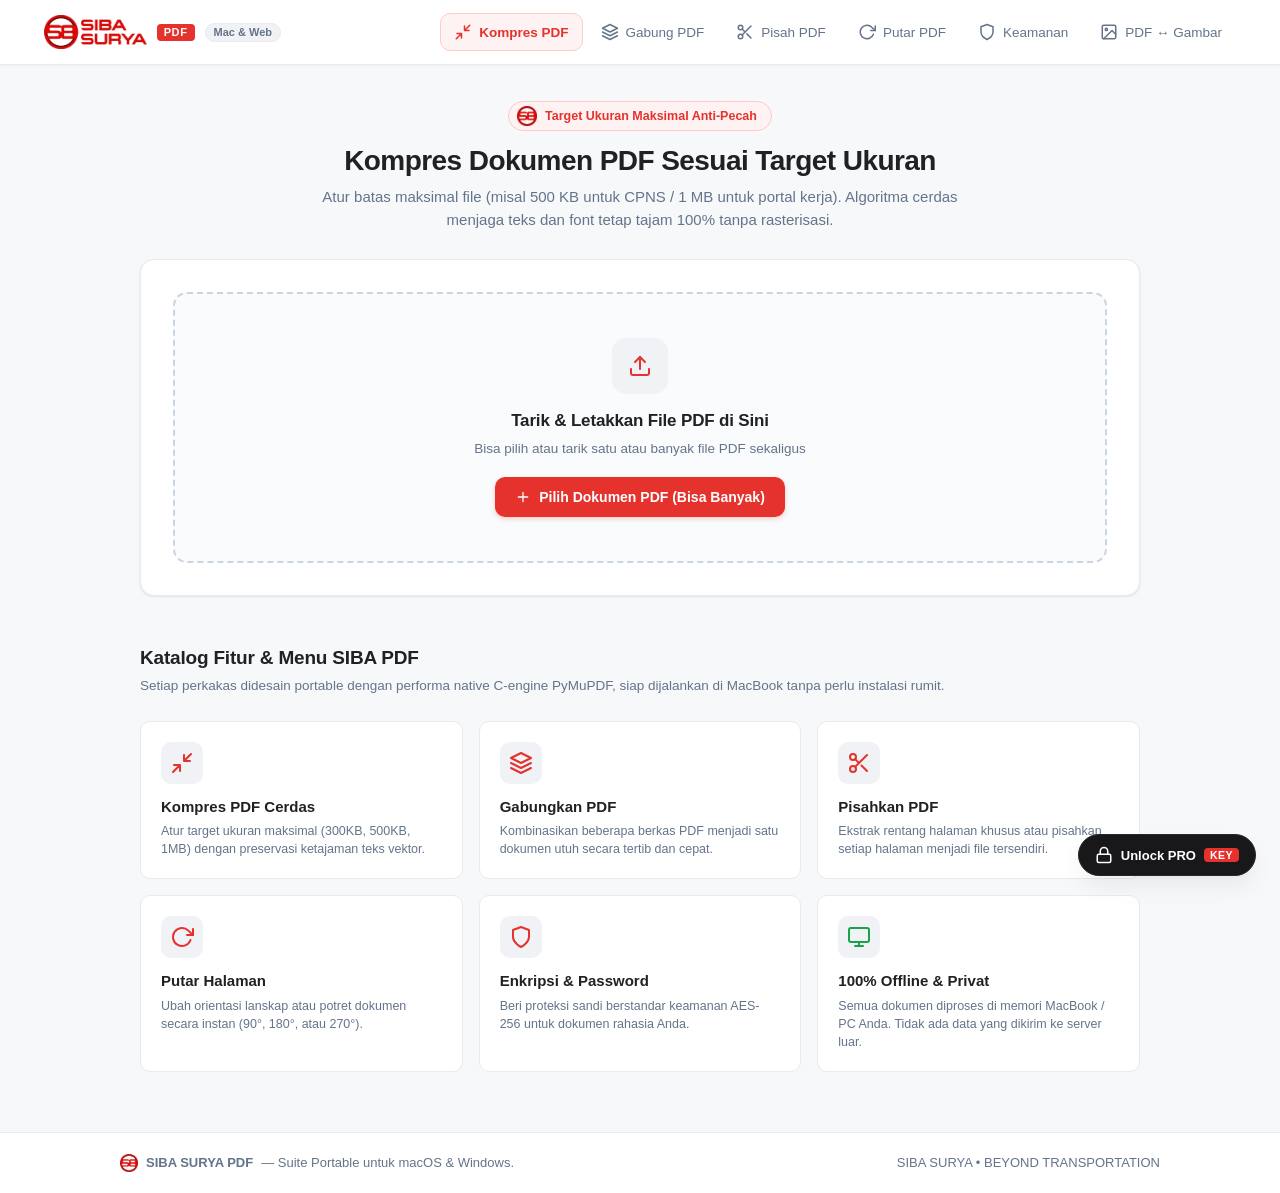
==== commit 392bfa43: "feat(compress): add batch/multiple PDF compression with automatic ZIP packaging" ====
--- a/templates/index.html
+++ b/templates/index.html
@@ -109,7 +109,7 @@
       <div class="card-box">
         <!-- Drag & Drop Zone -->
         <div class="dropzone" id="compress-dropzone">
-          <input type="file" id="compress-file-input" accept=".pdf" style="display: none;">
+          <input type="file" id="compress-file-input" multiple accept=".pdf" style="display: none;">
           <div class="dropzone-icon-wrap">
             <svg class="ui-icon icon-xl" viewBox="0 0 24 24" fill="none" stroke="currentColor">
               <path d="M21 15v4a2 2 0 0 1-2 2H5a2 2 0 0 1-2-2v-4"></path>
@@ -118,14 +118,34 @@
             </svg>
           </div>
           <h3 class="dropzone-title">Tarik & Letakkan File PDF di Sini</h3>
-          <p class="dropzone-subtitle">atau klik tombol di bawah untuk memilih file dari MacBook / Komputer</p>
+          <p class="dropzone-subtitle">Bisa pilih atau tarik satu atau banyak file PDF sekaligus</p>
           <button type="button" class="btn-select-file">
             <svg class="ui-icon icon-sm" viewBox="0 0 24 24" fill="none" stroke="currentColor">
               <path d="M12 5v14M5 12h14" />
             </svg>
-            Pilih Dokumen PDF
+            Pilih Dokumen PDF (Bisa Banyak)
           </button>
         </div>
+
+        <!-- Header Daftar File & Tombol Reset List untuk Kompres -->
+        <div id="compress-list-header" class="file-list-header" style="display: none;">
+          <div class="file-list-header-left">
+            <span class="file-list-header-title">Daftar Dokumen PDF</span>
+            <span id="compress-file-count-badge" class="file-list-header-badge">0 File</span>
+          </div>
+          <button type="button" id="compress-btn-reset-all" class="btn-reset-list" title="Reset Semua File PDF (⌘ + ⌥ + ⌫)">
+            <svg class="ui-icon icon-xs" viewBox="0 0 24 24" fill="none" stroke="currentColor" stroke-width="2">
+              <polyline points="3 6 5 6 21 6"></polyline>
+              <path d="M19 6v14a2 2 0 0 1-2 2H7a2 2 0 0 1-2-2V6m3 0V4a2 2 0 0 1 2-2h4a2 2 0 0 1 2 2v2"></path>
+              <line x1="10" y1="11" x2="10" y2="17"></line>
+              <line x1="14" y1="11" x2="14" y2="17"></line>
+            </svg>
+            <span>Reset List</span>
+          </button>
+        </div>
+
+        <!-- Container Daftar File Kompres -->
+        <div id="compress-file-list" style="margin-bottom: 16px; display: none;"></div>
 
         <!-- Selected File Preview -->
         <div class="file-preview" id="compress-file-preview" style="display: none;">
--- a/static/css/style.css
+++ b/static/css/style.css
@@ -561,6 +561,12 @@
 
 .btn-reset-list:active {
   transform: translateY(0);
+}
+
+#compress-file-list, #merge-file-list {
+  max-height: 380px;
+  overflow-y: auto;
+  padding-right: 4px;
 }
 
 /* File Preview Strip */
